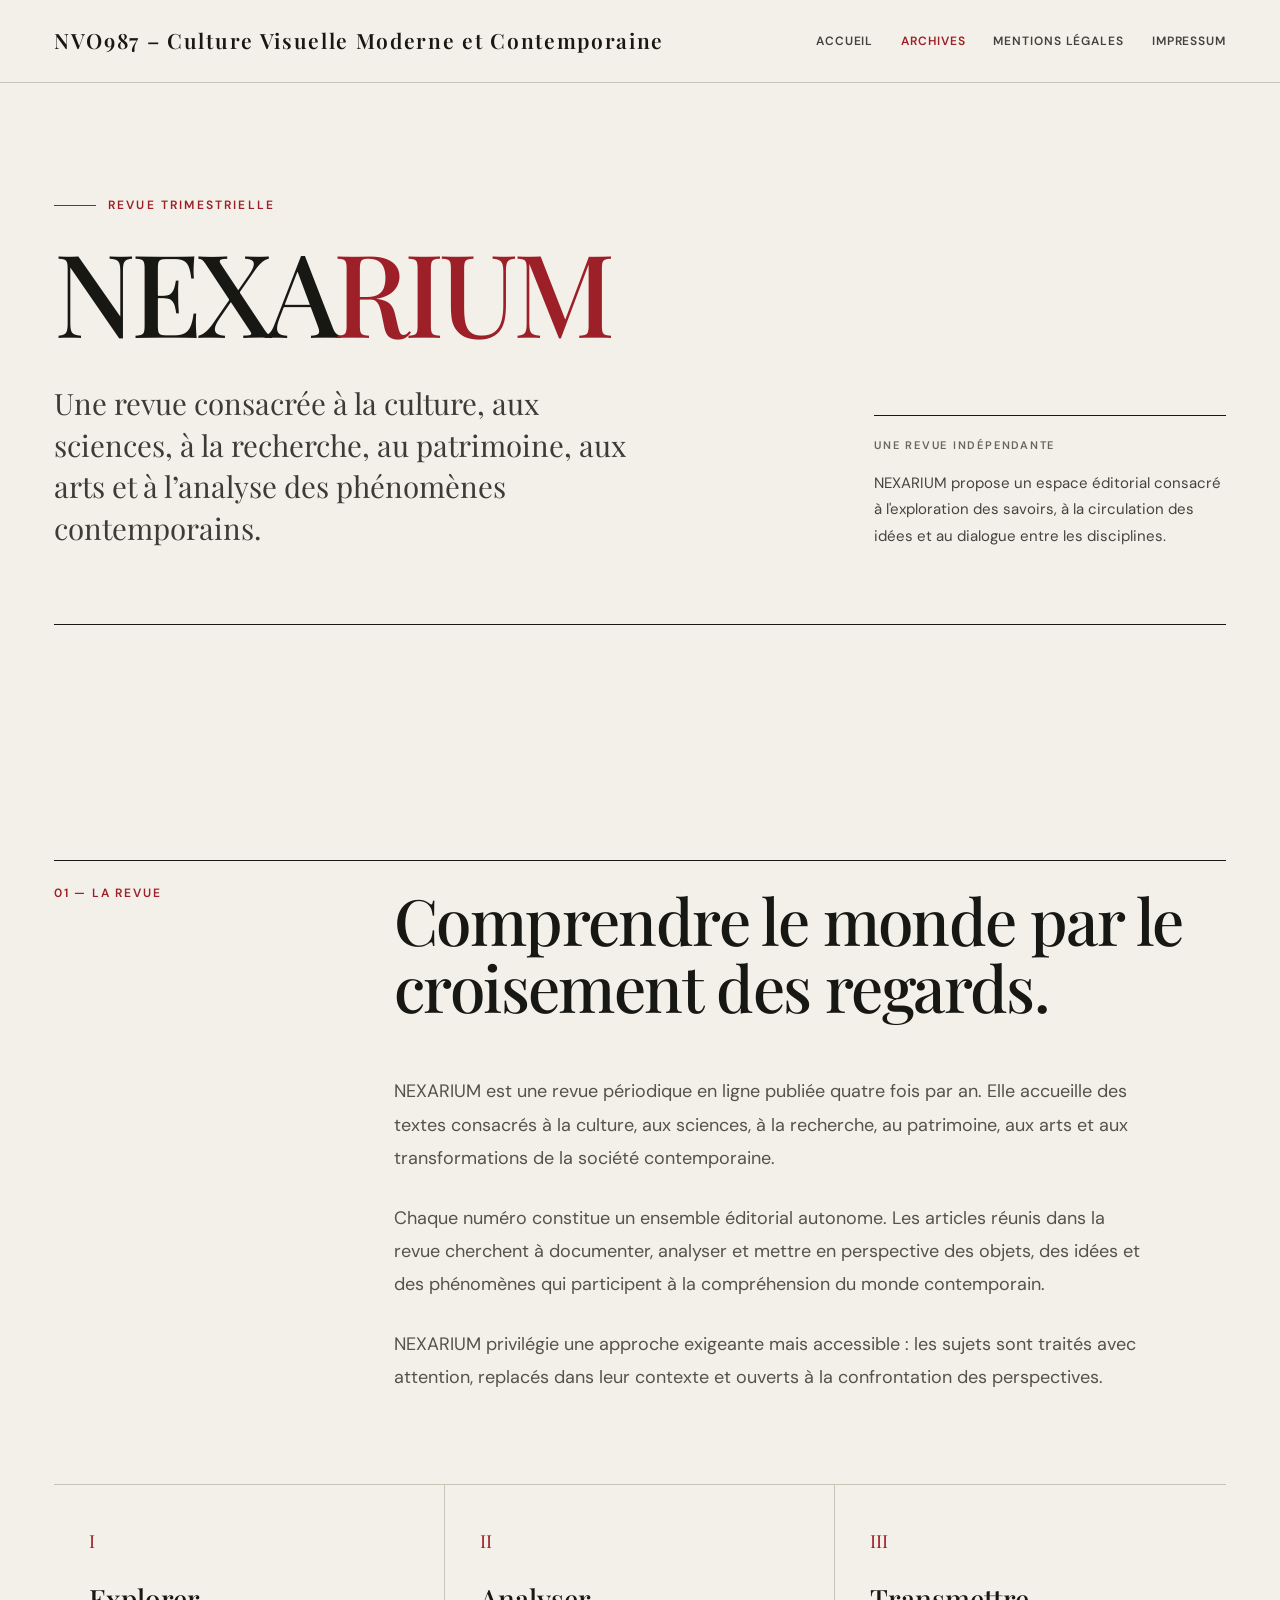
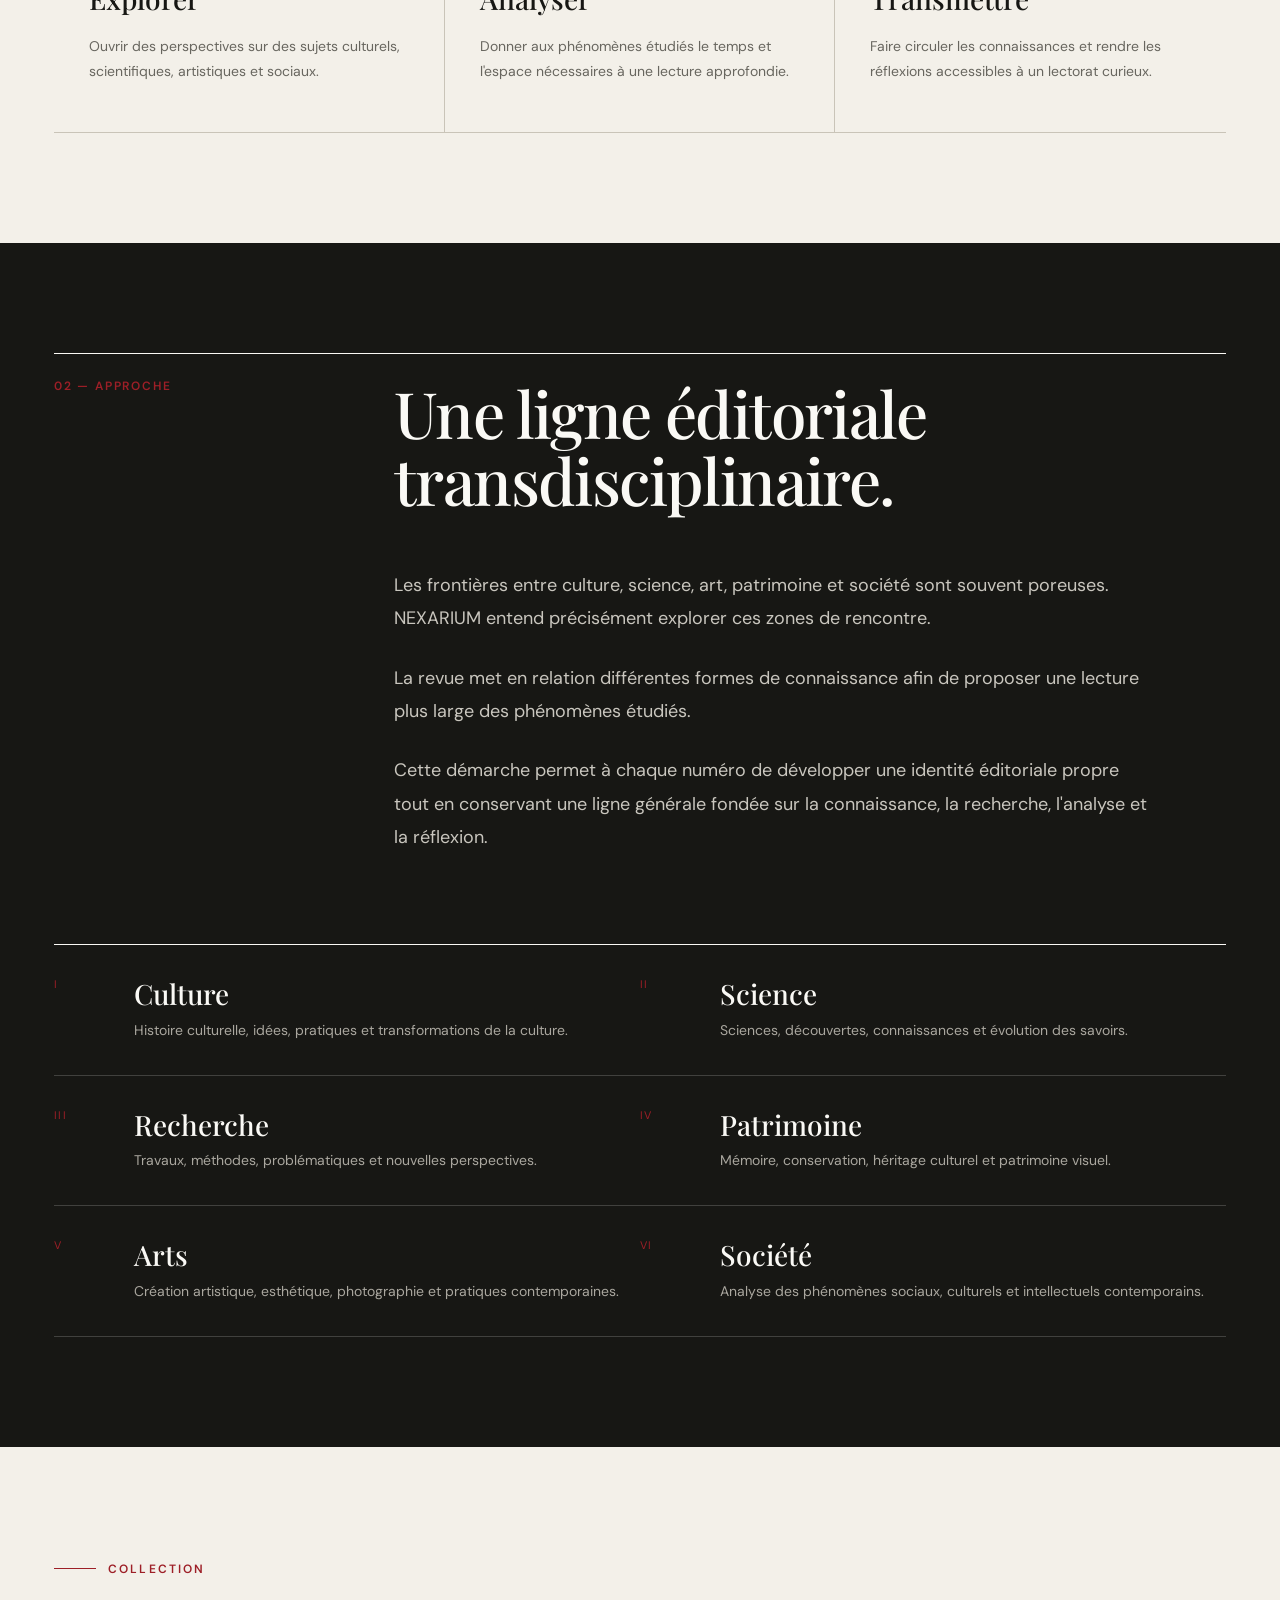
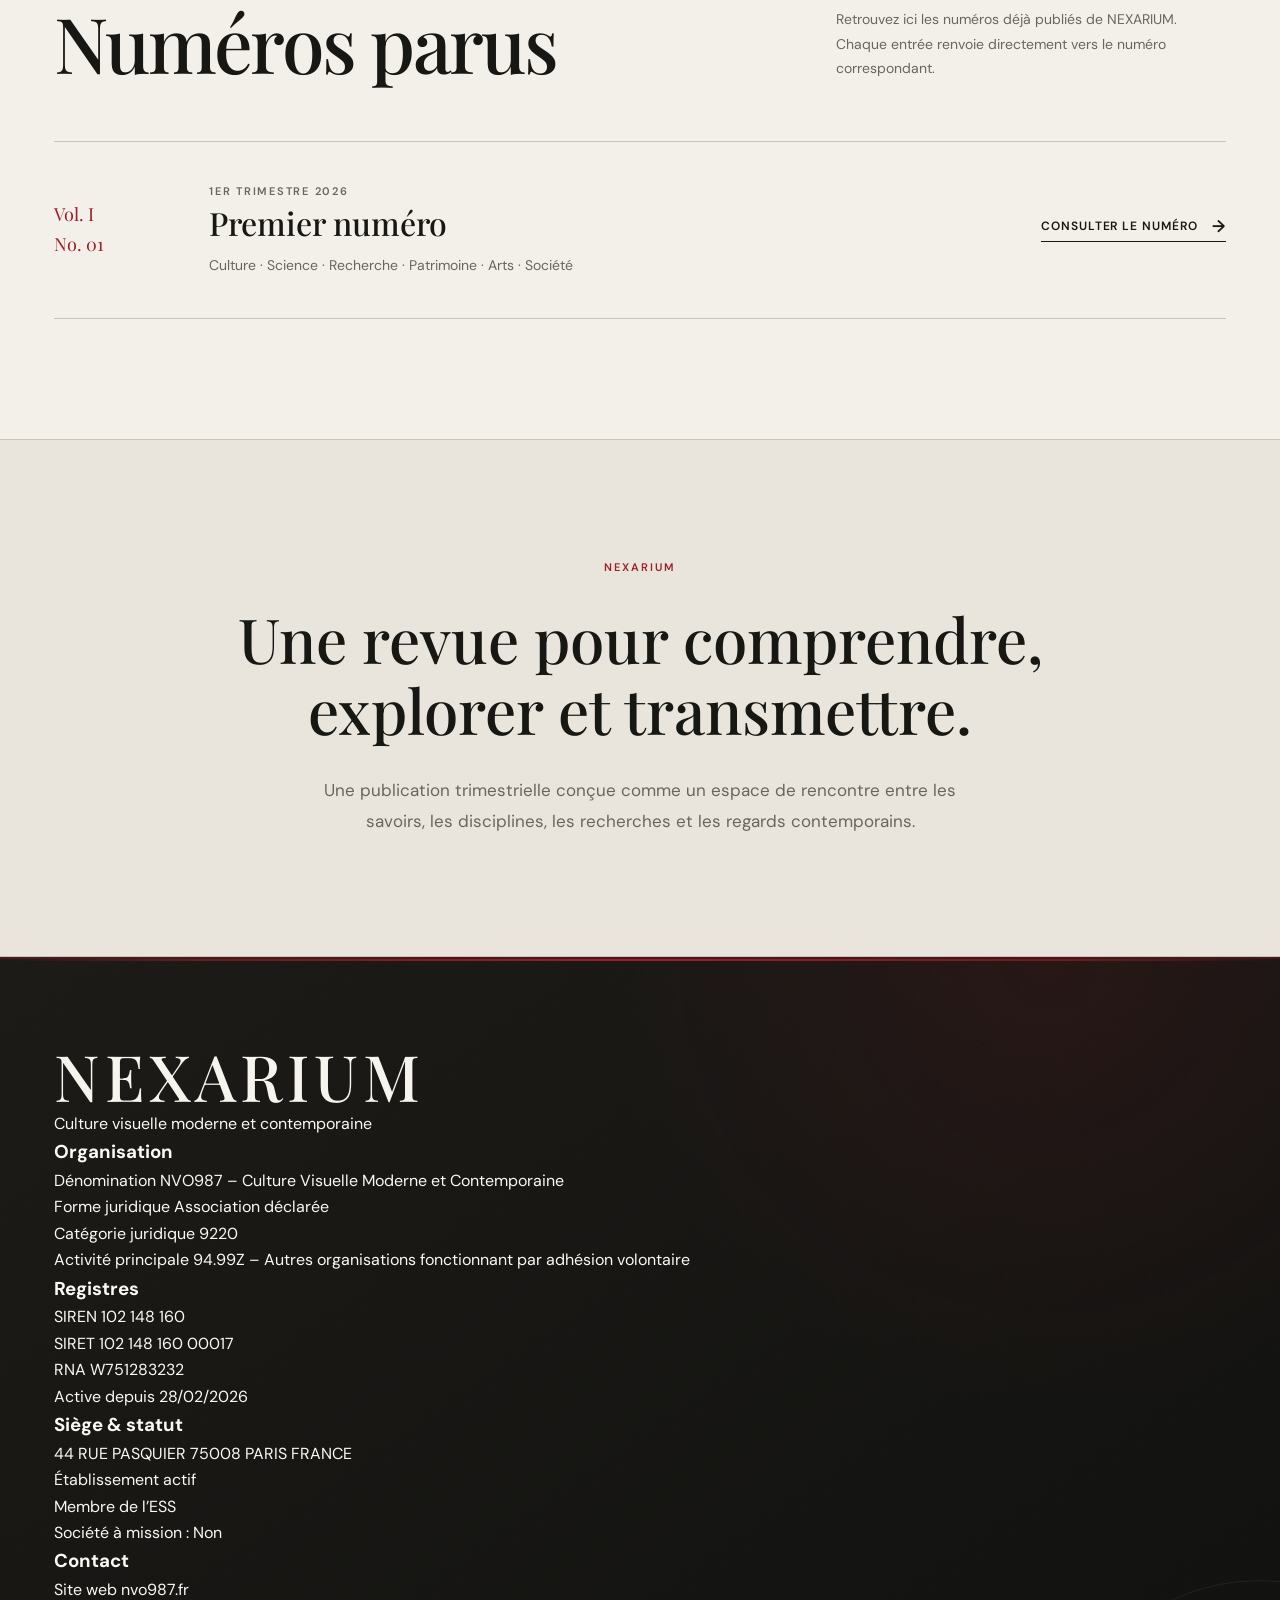
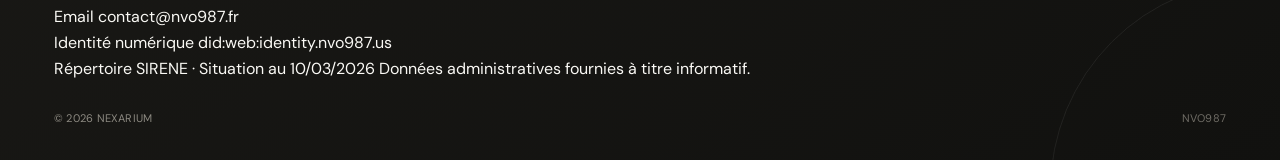
==== index.html @ 0569d6f8 "Refactor footer section with updated content" ====
<!DOCTYPE html>
<html lang="fr">
<head>
    <meta charset="UTF-8">
    <meta name="viewport" content="width=device-width, initial-scale=1.0"">
    <meta http-equiv="X-UA-Compatible" content="IE=edge">

    <title>NEXARIUM — Revue trimestrielle | NVO987 – Culture Visuelle Moderne et Contemporaine</title>

    <meta name="description" content="NEXARIUM est une revue trimestrielle indépendante consacrée à la culture, aux sciences, à la recherche, au patrimoine, aux arts et aux phénomènes contemporains.">
    <meta name="author" content="NEXARIUM">
    <meta name="robots" content="index, follow, max-image-preview:large, max-snippet:-1, max-video-preview:-1">
    <meta name="theme-color" content="#171714">
    <meta name="color-scheme" content="light">

    <!-- DID document -->
<link rel="alternate" type="application/did+json" href="https://identity.nvo987.us/.well-known/did.json">

<!-- DID domain linkage proof -->
<link rel="alternate" type="application/did+ld+json" href="https://identity.nvo987.us/.well-known/did-configuration.json">

<!-- Canonical DID -->
<meta name="did" content="did:web:identity.nvo987.us">

<!-- Identity authority -->
<link rel="me" href="https://identity.nvo987.us">

    <link rel="canonical" href="https://nexarium.nvo987.fr/">
    <link rel="preconnect" href="https://fonts.googleapis.com">
    <link rel="preconnect" href="https://fonts.gstatic.com" crossorigin>
    <link href="https://fonts.googleapis.com/css2?family=DM+Sans:wght@400;500;600&family=Playfair+Display:wght@400;500;600;700&display=swap" rel="stylesheet">
    <link rel="stylesheet" href="/style.css">
    <meta property="og:type" content="website">
    <meta property="og:site_name" content="NEXARIUM">
    <meta property="og:title" content="NEXARIUM — Revue trimestrielle">
    <meta property="og:description" content="Une revue trimestrielle indépendante consacrée à la culture, aux sciences, à la recherche, au patrimoine, aux arts et aux phénomènes contemporains.">
    <meta property="og:url" content="https://nexarium.nvo987.fr/">
    <meta property="og:locale" content="fr_FR">
    <meta property="og:image" content="https://nexarium.nvo987.fr/images/nexarium-og.jpg">
    <meta property="og:image:width" content="1200">
    <meta property="og:image:height" content="630">
    <meta property="og:image:alt" content="NEXARIUM — Revue trimestrielle">
    <link rel="apple-touch-icon" sizes="57x57" href="/apple-icon-57x57.png">
<link rel="apple-touch-icon" sizes="60x60" href="/apple-icon-60x60.png">
<link rel="apple-touch-icon" sizes="72x72" href="/apple-icon-72x72.png">
<link rel="apple-touch-icon" sizes="76x76" href="/apple-icon-76x76.png">
<link rel="apple-touch-icon" sizes="114x114" href="/apple-icon-114x114.png">
<link rel="apple-touch-icon" sizes="120x120" href="/apple-icon-120x120.png">
<link rel="apple-touch-icon" sizes="144x144" href="/apple-icon-144x144.png">
<link rel="apple-touch-icon" sizes="152x152" href="/apple-icon-152x152.png">
<link rel="apple-touch-icon" sizes="180x180" href="/apple-icon-180x180.png">
<link rel="icon" type="image/png" sizes="192x192"  href="/android-icon-192x192.png">
<link rel="icon" type="image/png" sizes="32x32" href="/favicon-32x32.png">
<link rel="icon" type="image/png" sizes="96x96" href="/favicon-96x96.png">
<link rel="icon" type="image/png" sizes="16x16" href="/favicon-16x16.png">
<link rel="manifest" href="/manifest.json">
<meta name="msapplication-TileColor" content="#ffffff">
<meta name="msapplication-TileImage" content="/ms-icon-144x144.png">
<meta name="theme-color" content="#ffffff">

    <meta name="twitter:card" content="summary_large_image">
    <meta name="twitter:title" content="NEXARIUM — Revue trimestrielle">
    <meta name="twitter:description" content="Une revue trimestrielle indépendante consacrée à la culture, aux sciences, à la recherche, au patrimoine, aux arts et aux phénomènes contemporains.">
    <meta name="twitter:image" content="https://nexarium.nvo987.fr/images/nexarium-og.jpg">
    <meta name="twitter:image:alt" content="NEXARIUM — Revue trimestrielle">
<script type="application/ld+json">
{
  "@context": "https://schema.org",
  "@type": "Organization",
  "@id": "https://nvo987.fr/#organization",
  "name": "NVO987 – Culture Visuelle Moderne et Contemporaine",
  "url": "https://nvo987.fr/",
  "sameAs": [
    "https://www.wikidata.org/wiki/Q141086020",
    "https://www.openstreetmap.org/node/1409757849"
  ],
  "address": {
    "@type": "PostalAddress",
    "streetAddress": "44 Rue Pasquier",
    "postalCode": "75008",
    "addressLocality": "Paris",
    "addressCountry": "FR"
  },
  "geo": {
    "@type": "GeoCoordinates",
    "latitude": 48.8748353,
    "longitude": 2.3240104
  }
}
</script>
	
    <script type="application/ld+json">
    {
      "@context": "https://schema.org",
      "@graph": [
        {
       "@type": "Person",
       "@id": "https://nvo987.us#person",
       "name": "Nicholas Van-Orton",
       "jobTitle": "Independent researcher, founder of NVO987 Association",
       "url": "https://nvo987.us",
       "memberOf": {
       "@id": "https://nvo987.fr#organization"
       },
       "identifier": {
       "@type": "PropertyValue",
       "propertyID": "DID Document",
        "value": "https://identity.nvo987.us/.well-known/did.json"
           }, 
            "sameAs": [
            "https://nexarium.us",
             "https://nvo987.us",
             "https://nvo987.eu",
             "https://nvo987.fr",
             "https://nvo987.ai.in",
             "https://did.ai.in",
             "https://kellycode.us",
             "https://identity.ai.in",
	         "https://nvo987.in",
             "https://web3.internet.in", 
             "https://delaunaybook.us", 
             "https://delaunaybook.eu", 
             "https://osf.io/t8bek/", 
             "https://orcid.org/0009-0007-4628-1871",
	         "https://isni.org/isni/0000000529640885",
             "https://www.wikidata.org/wiki/Q137675227",
             "https://www.wikidata.org/wiki/Q140936124",
             "https://www.wikidata.org/wiki/Q140529224",
             "https://www.wikidata.org/wiki/Q140528834",
             "https://www.wikidata.org/wiki/Q137674546", 
             "https://meta.wikimedia.org/wiki/User:NVO987-ASSOCIATION",
	         "https://independent.academia.edu/nvo987",
	         "https://www.linkedin.com/in/nvo987/",
	         "https://profile.hcommons.org/members/nicholasvanorton/",
             "https://www.webofscience.com/wos/author/record/PDY-1682-2025",
             "https://www.researchgate.net/profile/Nicholas-Van-Orton",
             "https://www.lens.org/lens/profile/nicholas-van-orton/",
             "https://openalex.org/authors/A5120949417",
             "https://cv.hal.science/van-orton-nicholas",
             "https://scholar.google.com/citations?user=iRM-GNQAAAAJ&hl",
	         "https://app.ens.domains/nvo987.eth",
             "https://nvo987.eth.limo/",
	         "https://archive.org/details/@nicholas_van-orton",
             "https://bsky.app/profile/nvo987.us",
             "https://gravatar.com/nvo987",
             "https://europepmc.org/authors/0009-0007-4628-1871",
	         "https://github.com/nvo987-art-history",
	         "https://github.com/nvo987",
	          "https://x.com/nvo987",
      "https://instagram.com/nvo987/",
      "https://www.facebook.com/nvo987/",
      "https://www.threads.com/@nvo987",
      "https://www.tiktok.com/@nvo987",
      "https://www.snapchat.com/@art-nvo987",
      "https://mastodon.social/@nvo987",
      "https://mastodon.art/@nvo987",
      "https://pixelfed.social/nvo987",
      "https://misskey.art/@nvo987",
      "https://misskey.design/@nvo987",
      "https://smugcat.moe/@nvo987",
      "https://www.youtube.com/@nvo987-art-history",
      "https://nvo987.substack.com/",
      "https://pinterest.com/nvo987identity/",
      "https://open.spotify.com/user/uti1pape8u8fm5vcoxfq23hdo",
      "https://www.twitch.tv/nvo987/",
      "https://www.reddit.com/user/Grand_Service448/",
      "https://t.me/nvo987",
      "https://wa.me/36702674440", 
	   "https://gitlab.com/nvo987-art-history"
          ]
        },
        {
  "@type": "Organization",
  "@id": "https://nvo987.fr#organization",
  "name": "NVO987 – Culture Visuelle Moderne et Contemporaine Association",
  "alternateName": [
    "NVO987 Association",
    "NVO987 – Culture Visuelle Moderne et Contemporaine"
  ],
  "url": "https://nvo987.fr",
  "foundingDate": "2026",
  "address": {
    "@type": "PostalAddress",
    "streetAddress": "44 Rue Pasquier",
    "postalCode": "75008",
    "addressLocality": "Paris",
    "addressCountry": "FR"
  },
  "founder": {
    "@id": "https://nvo987.us#person"
  }
},
        {
      "@type": "Book",
      "@id": "https://delaunaybook.us/#book-hu-print",
      "name": "A szín mint generatív elv Sonia Delaunay életművében",
      "url": "https://delaunaybook.us",
      "inLanguage": "hu",
      "bookFormat": "https://schema.org/Paperback",
      "author": {
        "@id": "https://nvo987.us#person"
      },
      "publisher": {
        "@id": "https://nvo987.fr#organization"
      },
      "isbn": "978-615-83133-0-8",
      "identifier": {
        "@type": "PropertyValue",
        "propertyID": "DOI",
        "value": "10.17613/y22fc-g0f98"
      },
      "sameAs": [
        "https://doi.org/10.17613/y22fc-g0f98"
      ]
    },

    {
      "@type": "Book",
      "@id": "https://delaunaybook.us/#book-hu-pdf",
      "name": "A szín mint generatív elv Sonia Delaunay életművében (PDF)",
      "url": "https://delaunaybook.us",
      "inLanguage": "hu",
      "bookFormat": "https://schema.org/EBook",
      "author": {
        "@id": "https://nvo987.us#person"
      },
      "publisher": {
        "@id": "https://nvo987.fr#organization"
      },
      "isbn": "978-615-83133-1-5",
      "isPartOf": {
        "@id": "https://delaunaybook.us/#book-hu-print"
      }
    },

    {
      "@type": "Book",
      "@id": "https://delaunaybook.us/#book-hu-epub",
      "name": "A szín mint generatív elv Sonia Delaunay életművében (EPUB)",
      "url": "https://delaunaybook.us",
      "inLanguage": "hu",
      "bookFormat": "https://schema.org/EBook",
      "author": {
        "@id": "https://nvo987.us#person"
      },
      "publisher": {
        "@id": "https://nvo987.fr#organization"
      },
      "isbn": "978-615-83133-2-2",
      "isPartOf": {
        "@id": "https://delaunaybook.us/#book-hu-print"
      }
    },
    {
      "@type": "Book",
      "@id": "https://delaunaybook.us/#book-en-print",
      "name": "Color as a Generative Principle in the Work of Sonia Delaunay",
      "url": "https://delaunaybook.us",
      "inLanguage": "en",
      "bookFormat": "https://schema.org/Paperback",
      "author": {
        "@id": "https://nvo987.us#person"
      },
      "publisher": {
        "@id": "https://nvo987.fr#organization"
      },
      "isbn": "978-615-83133-5-3",
      "identifier": {
        "@type": "PropertyValue",
        "propertyID": "DOI",
        "value": "10.17613/802rd-bjr69"
      },
      "sameAs": [
        "https://doi.org/10.17613/802rd-bjr69"
      ]
    },
    {
      "@type": "Book",
      "@id": "https://delaunaybook.us/#book-en-epub",
      "name": "Color as a Generative Principle in the Work of Sonia Delaunay (EPUB)",
      "url": "https://delaunaybook.us",
      "inLanguage": "en",
      "bookFormat": "https://schema.org/EBook",
      "author": {
        "@id": "https://nvo987.us#person"
      },
      "publisher": {
        "@id": "https://nvo987.fr#organization"
      },
      "isbn": "978-615-83133-6-0",
      "isPartOf": {
        "@id": "https://delaunaybook.us/#book-en-print"
      }
    },
    {
      "@type": "Book",
      "@id": "https://delaunaybook.us/#book-en-pdf",
      "name": "Color as a Generative Principle in the Work of Sonia Delaunay (PDF)",
      "url": "https://delaunaybook.us",
      "inLanguage": "en",
      "bookFormat": "https://schema.org/EBook",
      "author": {
        "@id": "https://nvo987.us#person"
      },
      "publisher": {
        "@id": "https://nvo987.fr#organization"
      },
      "isbn": "9786150260921",
      "isPartOf": {
        "@id": "https://delaunaybook.us/#book-en-print"
      }
    },
    {
      "@type": "Book",
      "@id": "https://doi.org/10.17613/y22fc-g0f98",
      "name": "A szín mint generatív elv Sonia Delaunay életművében",
      "url": "https://doi.org/10.17613/y22fc-g0f98",
      "author": {
        "@id": "https://nvo987.us#person"
      },
      "inLanguage": "hu",
      "identifier": {
        "@type": "PropertyValue",
        "propertyID": "DOI",
        "value": "10.17613/y22fc-g0f98"
      }
    },
    {
      "@type": "Book",
      "@id": "https://doi.org/10.17613/802rd-bjr69",
      "name": "Color as a Generative Principle in the Work of Sonia Delaunay",
      "url": "https://doi.org/10.17613/802rd-bjr69",
      "author": {
        "@id": "https://nvo987.us#person"
      },
      "inLanguage": "en",
      "identifier": {
        "@type": "PropertyValue",
        "propertyID": "DOI",
        "value": "10.17613/802rd-bjr69"
      }
    },
    {
      "@type": "ScholarlyArticle",
      "@id": "https://doi.org/10.2139/ssrn.6007654",
      "name": "Color as a Generative Principle in the Work of Sonia Delaunay",
      "headline": "Color as a Generative Principle in the Work of Sonia Delaunay",
      "image": "https://delaunaybook.us/images/image.png",
      "url": "https://doi.org/10.2139/ssrn.6007654",
      "author": {
        "@id": "https://nvo987.us#person"
      },
      "inLanguage": "en",
      "isBasedOn": {
        "@id": "https://delaunaybook.us/#book-en-print"
      },
      "identifier": {
        "@type": "PropertyValue",
        "propertyID": "DOI",
        "value": "10.2139/ssrn.6007654"
      },
      "sameAs": [
        "https://doi.org/10.2139/ssrn.6007654"
      ]
    },
    {
      "@type": "ScholarlyArticle",
      "@id": "https://doi.org/10.2139/ssrn.6131506",
      "name": "Interdisciplinary Foundation Edition",
      "headline": "Interdisciplinary Foundation Edition",
      "image": "https://delaunaybook.us/images/image.png",
      "url": "https://doi.org/10.2139/ssrn.6131506",
      "author": {
        "@id": "https://nvo987.us#person"
      },
      "inLanguage": "en",
      "isBasedOn": {
        "@id": "https://delaunaybook.us/#book-en-print"
      },
      "identifier": {
        "@type": "PropertyValue",
        "propertyID": "DOI",
        "value": "10.2139/ssrn.6131506"
      },
      "sameAs": [
        "https://doi.org/10.2139/ssrn.6131506"
      ]
    },
    {
      "@type": "CreativeWork",
      "@id": "https://archive.org/details/v-9-1-color-as-a-generative-principle-in-the-work-of-sonia-delaunay",
      "name": "V.9.1 — Color as a Generative Principle in the Work of Sonia Delaunay",
      "url": "https://archive.org/details/v-9-1-color-as-a-generative-principle-in-the-work-of-sonia-delaunay",
      "author": {
        "@id": "https://nvo987.us#person"
      },
      "about": {
        "@type": "Person",
        "name": "Sonia Delaunay"
      },
      "isBasedOn": {
        "@id": "https://delaunaybook.us/#book-en"
      }
    }
  ]
}
    </script>
    
</head> 

<body>

<!-- =====================================================
     HEADER
     ===================================================== -->

<header class="site-header">

    <div class="header-inner">

        <a href="index.html" class="brand">
            <span class="brand-name">NVO987 – Culture Visuelle Moderne et Contemporaine</span> 
        </a>

        <nav class="main-nav">
            <a href="index.html">Accueil</a>
            <a href="archives.html" class="nav-archive">Archives</a>
            <a href="mentions-legales.html">Mentions légales</a>
            <a href="impressum.html">Impressum</a>
        </nav>

    </div>

</header>


<main>

<!-- =====================================================
     HERO
     ===================================================== -->

<section class="hero">

    <div class="hero-grid">

        <div>

            <div class="eyebrow">
                Revue trimestrielle
            </div>

            <h1>
                NEXA<span>RIUM</span>
            </h1>

            <p class="hero-intro">
                Une revue consacrée à la culture, aux sciences,
                à la recherche, au patrimoine, aux arts et à
                l’analyse des phénomènes contemporains.
            </p>

        </div>

        <aside class="hero-side">

            <div class="hero-side-label">
                Une revue indépendante
            </div>

            <p>
                NEXARIUM propose un espace éditorial consacré
                à l'exploration des savoirs, à la circulation
                des idées et au dialogue entre les disciplines.
            </p>

        </aside>

    </div>

    <div class="hero-rule"></div>

</section>


<!-- =====================================================
     PRÉSENTATION
     ===================================================== -->

<section class="section">

    <div class="section-heading">

        <div class="section-number">
            01 — LA REVUE
        </div>

        <h2 class="section-title">
            Comprendre le monde
            par le croisement
            des regards.
        </h2>

    </div>

    <div class="section-content">

        <p>
            NEXARIUM est une revue périodique en ligne publiée
            quatre fois par an. Elle accueille des textes consacrés
            à la culture, aux sciences, à la recherche, au patrimoine,
            aux arts et aux transformations de la société contemporaine.
        </p>

        <br>

        <p>
            Chaque numéro constitue un ensemble éditorial autonome.
            Les articles réunis dans la revue cherchent à documenter,
            analyser et mettre en perspective des objets, des idées
            et des phénomènes qui participent à la compréhension
            du monde contemporain.
        </p>

        <br>

        <p>
            NEXARIUM privilégie une approche exigeante mais accessible :
            les sujets sont traités avec attention, replacés dans leur
            contexte et ouverts à la confrontation des perspectives.
        </p>

    </div>


    <div class="principles">

        <article class="principle">

            <div class="principle-number">I</div>

            <h3>Explorer</h3>

            <p>
                Ouvrir des perspectives sur des sujets culturels,
                scientifiques, artistiques et sociaux.
            </p>

        </article>


        <article class="principle">

            <div class="principle-number">II</div>

            <h3>Analyser</h3>

            <p>
                Donner aux phénomènes étudiés le temps et l'espace
                nécessaires à une lecture approfondie.
            </p>

        </article>


        <article class="principle">

            <div class="principle-number">III</div>

            <h3>Transmettre</h3>

            <p>
                Faire circuler les connaissances et rendre les
                réflexions accessibles à un lectorat curieux.
            </p>

        </article>

    </div>

</section>


<!-- =====================================================
     APPROCHE
     ===================================================== -->

<section class="section-dark">

    <div class="section-dark-inner">

        <div class="section-heading">

            <div class="section-number">
                02 — APPROCHE
            </div>

            <h2 class="section-title">
                Une ligne éditoriale
                transdisciplinaire.
            </h2>

        </div>


        <div class="section-content">

            <p>
                Les frontières entre culture, science, art,
                patrimoine et société sont souvent poreuses.
                NEXARIUM entend précisément explorer ces zones
                de rencontre.
            </p>

            <br>

            <p>
                La revue met en relation différentes formes
                de connaissance afin de proposer une lecture
                plus large des phénomènes étudiés.
            </p>

            <br>

            <p>
                Cette démarche permet à chaque numéro de développer
                une identité éditoriale propre tout en conservant
                une ligne générale fondée sur la connaissance,
                la recherche, l'analyse et la réflexion.
            </p>

        </div>


        <div class="domains">

            <article class="domain">

                <div class="domain-index">I</div>

                <div>
                    <h3>Culture</h3>
                    <p>
                        Histoire culturelle, idées, pratiques
                        et transformations de la culture.
                    </p>
                </div>

            </article>


            <article class="domain">

                <div class="domain-index">II</div>

                <div>
                    <h3>Science</h3>
                    <p>
                        Sciences, découvertes, connaissances
                        et évolution des savoirs.
                    </p>
                </div>

            </article>


            <article class="domain">

                <div class="domain-index">III</div>

                <div>
                    <h3>Recherche</h3>
                    <p>
                        Travaux, méthodes, problématiques
                        et nouvelles perspectives.
                    </p>
                </div>

            </article>


            <article class="domain">

                <div class="domain-index">IV</div>

                <div>
                    <h3>Patrimoine</h3>
                    <p>
                        Mémoire, conservation, héritage culturel
                        et patrimoine visuel.
                    </p>
                </div>

            </article>


            <article class="domain">

                <div class="domain-index">V</div>

                <div>
                    <h3>Arts</h3>
                    <p>
                        Création artistique, esthétique,
                        photographie et pratiques contemporaines.
                    </p>
                </div>

            </article>


            <article class="domain">

                <div class="domain-index">VI</div>

                <div>
                    <h3>Société</h3>
                    <p>
                        Analyse des phénomènes sociaux,
                        culturels et intellectuels contemporains.
                    </p>
                </div>

            </article>

        </div>

    </div>

</section>


<!-- =====================================================
     NUMÉROS PARUS
     ===================================================== -->

<section id="numeros">

    <div class="issues-header">

        <div>

            <div class="eyebrow">
                Collection
            </div>

            <h2>
                Numéros parus
            </h2>

        </div>

        <p>
            Retrouvez ici les numéros déjà publiés de NEXARIUM.
            Chaque entrée renvoie directement vers le numéro
            correspondant.
        </p>

    </div>


    <div class="issues">

        <!-- NUMÉRO 01 -->

        <article class="issue">

            <div class="issue-number">
                Vol. I<br>
                No. 01
            </div>

            <div class="issue-info">

                <div class="date">
                    1er trimestre 2026
                </div>

                <h3>
                    Premier numéro
                </h3>

                <p>
                    Culture · Science · Recherche · Patrimoine ·
                    Arts · Société
                </p>

            </div>

            <a
                class="issue-link"
                href="/dokuments/nvo987-numero-01.pdf"
            >
                Consulter le numéro
            </a>

        </article>


        <!--
        ==================================================
        AJOUTER LES PROCHAINS NUMÉROS ICI

        <article class="issue">

            <div class="issue-number">
                Vol. I<br>
                No. 02
            </div>

            <div class="issue-info">

                <div class="date">
                    2e trimestre 2026
                </div>

                <h3>
                    Titre du numéro
                </h3>

                <p>
                    Description courte du numéro.
                </p>

            </div>

            <a
                class="issue-link"
                href="numero-02.html"
            >
                Consulter le numéro
            </a>

        </article>
        ==================================================
        -->

    </div>

</section>


<!-- =====================================================
     CONCLUSION
     ===================================================== -->

<section class="closing">

    <div class="closing-inner">

        <div class="closing-label">
            NEXARIUM
        </div>

        <h2>
            Une revue pour comprendre,
            explorer et transmettre.
        </h2>

        <p>
            Une publication trimestrielle conçue comme un espace
            de rencontre entre les savoirs, les disciplines,
            les recherches et les regards contemporains.
        </p>

    </div>

</section>

</main>


<!-- =====================================================
     FOOTER
     ===================================================== -->
	<footer>
<footer class="site-footer">

    <div class="footer-inner">

        <!-- HEADER -->
        <div class="footer-header">

            <div class="footer-brand">
                NEXARIUM
            </div>

            <div class="footer-organization">
                Culture visuelle moderne et contemporaine
            </div>

        </div>


        <!-- MAIN INFORMATION -->
        <div class="footer-grid">

            <!-- ORGANISATION -->
            <div class="footer-column">

                <h3>Organisation</h3>

                <div class="footer-item">
                    <span class="footer-label">
                        Dénomination
                    </span>

                    <span class="footer-value">
                        NVO987 – Culture Visuelle Moderne et Contemporaine
                    </span>
                </div>

                <div class="footer-item">
                    <span class="footer-label">
                        Forme juridique
                    </span>

                    <span class="footer-value">
                        Association déclarée
                    </span>
                </div>

                <div class="footer-item">
                    <span class="footer-label">
                        Catégorie juridique
                    </span>

                    <span class="footer-value">
                        9220
                    </span>
                </div>

                <div class="footer-item">
                    <span class="footer-label">
                        Activité principale
                    </span>

                    <span class="footer-value">
                        94.99Z – Autres organisations fonctionnant
                        par adhésion volontaire
                    </span>
                </div>

            </div>


            <!-- REGISTRES -->
            <div class="footer-column">

                <h3>Registres</h3>

                <div class="footer-item">
                    <span class="footer-label">
                        SIREN
                    </span>

                    <span class="footer-value footer-mono">
                        102 148 160
                    </span>
                </div>

                <div class="footer-item">
                    <span class="footer-label">
                        SIRET
                    </span>

                    <span class="footer-value footer-mono">
                        102 148 160 00017
                    </span>
                </div>

                <div class="footer-item">
                    <span class="footer-label">
                        RNA
                    </span>

                    <span class="footer-value footer-mono">
                        W751283232
                    </span>
                </div>

                <div class="footer-item">
                    <span class="footer-label">
                        Active depuis
                    </span>

                    <span class="footer-value">
                        28/02/2026
                    </span>
                </div>

            </div>


            <!-- SIÈGE & STATUT -->
            <div class="footer-column">

                <h3>Siège & statut</h3>

                <div class="footer-address">

                    <span>
                        44 RUE PASQUIER
                    </span>

                    <span>
                        75008 PARIS
                    </span>

                    <span>
                        FRANCE
                    </span>

                </div>

                <div class="footer-status">

                    <div class="status-item">
                        <span class="status-dot"></span>

                        <span>
                            Établissement actif
                        </span>
                    </div>

                    <div class="status-item">
                        <span class="status-dot"></span>

                        <span>
                            Membre de l’ESS
                        </span>
                    </div>

                    <div class="status-item">
                        <span class="status-neutral"></span>

                        <span>
                            Société à mission : Non
                        </span>
                    </div>

                </div>

            </div>


            <!-- CONTACT -->
            <div class="footer-column">

                <h3>Contact</h3>

                <div class="footer-item">

                    <span class="footer-label">
                        Site web
                    </span>

                    <a
                        href="https://nvo987.fr"
                        target="_blank"
                        rel="noopener noreferrer"
                    >
                        nvo987.fr
                    </a>

                </div>

                <div class="footer-item">

                    <span class="footer-label">
                        Email
                    </span>

                    <a href="mailto:contact@nvo987.fr">
                        contact@nvo987.fr
                    </a>

                </div>

                <div class="footer-item">

                    <span class="footer-label">
                        Identité numérique
                    </span>

                    <a
                        href="https://identity.nvo987.us"
                        target="_blank"
                        rel="noopener noreferrer"
                    >
                        did:web:identity.nvo987.us
                    </a>

                </div>

            </div>

        </div>


        <!-- ADMINISTRATIVE NOTE -->
        <div class="footer-legal">

            <span>
                Répertoire SIRENE · Situation au 10/03/2026
            </span>

            <span>
                Données administratives fournies à titre informatif.
            </span>

        </div>


        <!-- BOTTOM -->
        <div class="footer-bottom">

            <span>
                © 2026 NEXARIUM
            </span>

            <span>
                NVO987
            </span>

        </div>

    </div>

	</footer>

</body>
  </html>
---- style.css ----
/* =========================================================
   NEXARIUM — STYLE.CSS
   Editorial / Contemporary Journal
   Fully Responsive — Desktop / Tablet / Mobile
   ========================================================= */

@import url('https://fonts.googleapis.com/css2?family=DM+Sans:wght@400;500;600&family=Playfair+Display:wght@400;500;600;700&display=swap');


/* =========================================================
   VARIABLES
   ========================================================= */

:root {
    --paper: #f3f0e9;
    --paper-soft: #e9e5dc;

    --ink: #171714;
    --ink-soft: #3d3b36;

    --muted: #68665f;
    --line: #c9c4b8;

    --accent: #9d1f27;
    --accent-dark: #77171d;

    --white: #faf9f5;

    --footer-line: rgba(255, 255, 255, .14);
    --footer-muted: #aaa79f;
    --footer-soft: #d8d4cc;

    --max-width: 1240px;

    --page-x: 34px;

    --section-y: 110px;

    --serif: "Playfair Display", Georgia, serif;
    --sans: "DM Sans", Arial, sans-serif;
}


/* =========================================================
   RESET
   ========================================================= */

*,
*::before,
*::after {
    box-sizing: border-box;
    margin: 0;
    padding: 0;
}

html {
    scroll-behavior: smooth;
    overflow-x: hidden;
}

body {
    min-width: 320px;
    width: 100%;
    overflow-x: hidden;

    background: var(--paper);
    color: var(--ink);

    font-family: var(--sans);
    font-size: 16px;
    line-height: 1.65;

    -webkit-font-smoothing: antialiased;
    -moz-osx-font-smoothing: grayscale;
}

img,
svg,
video {
    display: block;
    max-width: 100%;
}

button,
input,
textarea,
select {
    font: inherit;
}

button {
    cursor: pointer;
}

a {
    color: inherit;
    text-decoration: none;
}

p,
h1,
h2,
h3,
h4 {
    overflow-wrap: break-word;
}

::selection {
    background: var(--accent);
    color: var(--white);
}


/* =========================================================
   ACCESSIBILITY
   ========================================================= */

:focus-visible {
    outline: 2px solid var(--accent);
    outline-offset: 4px;
}


/* =========================================================
   SITE HEADER
   ========================================================= */

.site-header {
    position: relative;
    z-index: 100;

    width: 100%;

    background: rgba(243, 240, 233, .98);

    border-bottom: 1px solid var(--line);
}

.header-inner {
    width: min(100%, var(--max-width));

    min-height: 82px;

    margin-inline: auto;
    padding-inline: var(--page-x);

    display: flex;
    align-items: center;
    justify-content: space-between;

    gap: 40px;
}


/* =========================================================
   BRAND
   ========================================================= */

.brand {
    min-width: 0;

    display: inline-flex;
    align-items: center;

    gap: 16px;

    flex: 0 1 auto;
}

.brand-mark {
    width: 34px;
    height: 34px;

    flex: 0 0 34px;

    display: grid;
    place-items: center;

    border: 2px solid var(--ink);

    font-family: var(--serif);
    font-size: 15px;
    font-weight: 700;
}

.brand-name {
    min-width: 0;

    font-family: var(--serif);
    font-size: 21px;
    line-height: 1.1;

    font-weight: 600;
    letter-spacing: .08em;

    white-space: nowrap;
}


/* =========================================================
   MAIN NAVIGATION
   ========================================================= */

.main-nav {
    display: flex;
    align-items: center;
    justify-content: flex-end;

    gap: 28px;

    flex: 0 0 auto;
}

.main-nav a {
    position: relative;

    display: inline-flex;
    align-items: center;

    padding: 8px 0;

    color: #42413c;

    font-size: 12px;
    line-height: 1.2;
    font-weight: 600;

    letter-spacing: .075em;
    text-transform: uppercase;

    white-space: nowrap;

    transition:
        color .2s ease,
        opacity .2s ease;
}

.main-nav a::after {
    content: "";

    position: absolute;
    left: 0;
    bottom: 2px;

    width: 0;
    height: 1px;

    background: var(--accent);

    transition: width .2s ease;
}

.main-nav a:hover {
    color: var(--accent);
}

.main-nav a:hover::after {
    width: 100%;
}

.main-nav .nav-archive {
    color: var(--accent) !important;
}


/* =========================================================
   HERO
   ========================================================= */

.hero {
    width: min(100%, var(--max-width));

    margin-inline: auto;

    padding: 115px var(--page-x) 125px;
}

.hero-grid {
    display: grid;

    grid-template-columns:
        minmax(0, 1.35fr)
        minmax(260px, .65fr);

    gap: 90px;

    align-items: end;
}

.eyebrow {
    display: flex;
    align-items: center;

    gap: 12px;

    margin-bottom: 28px;

    color: var(--accent);

    font-size: 12px;
    line-height: 1.2;
    font-weight: 600;

    letter-spacing: .18em;
    text-transform: uppercase;
}

.eyebrow::before {
    content: "";

    width: 42px;
    height: 1px;

    flex: 0 0 42px;

    background: var(--accent);
}

.hero h1 {
    max-width: 850px;

    font-family: var(--serif);

    font-size: clamp(62px, 9vw, 128px);
    line-height: .88;

    font-weight: 500;
    letter-spacing: -.045em;
}

.hero h1 span {
    color: var(--accent);
}

.hero-intro {
    max-width: 600px;

    margin-top: 40px;

    color: var(--ink-soft);

    font-family: var(--serif);

    font-size: clamp(21px, 2.3vw, 30px);
    line-height: 1.42;
}

.hero-side {
    padding-top: 22px;

    border-top: 1px solid var(--ink);
}

.hero-side-label {
    margin-bottom: 18px;

    color: var(--muted);

    font-size: 11px;
    line-height: 1.3;
    font-weight: 600;

    letter-spacing: .16em;
    text-transform: uppercase;
}

.hero-side p {
    color: #45433e;

    font-size: 15px;
    line-height: 1.75;
}

.hero-rule {
    width: 100%;
    height: 1px;

    margin-top: 75px;

    background: var(--ink);
}


/* =========================================================
   GENERAL SECTIONS
   ========================================================= */

.section {
    width: min(100%, var(--max-width));

    margin-inline: auto;

    padding: var(--section-y) var(--page-x);
}

.section-dark {
    width: 100%;

    background: var(--ink);
    color: var(--white);
}

.section-dark-inner {
    width: min(100%, var(--max-width));

    margin-inline: auto;

    padding: var(--section-y) var(--page-x);
}

.section-heading {
    display: grid;

    grid-template-columns: 270px minmax(0, 1fr);

    gap: 70px;

    padding-top: 25px;

    border-top: 1px solid currentColor;
}

.section-number {
    color: var(--accent);

    font-size: 12px;
    line-height: 1.3;
    font-weight: 600;

    letter-spacing: .15em;
}

.section-title {
    max-width: 900px;

    font-family: var(--serif);

    font-size: clamp(38px, 5vw, 66px);
    line-height: 1.05;

    font-weight: 500;
    letter-spacing: -.025em;
}

.section-content {
    max-width: 760px;

    margin-top: 55px;
    margin-left: 340px;
}

.section-content p {
    color: #55524b;

    font-size: 18px;
    line-height: 1.85;
}

.section-dark .section-content p {
    color: #c9c6be;
}


/* =========================================================
   PRINCIPLES
   ========================================================= */

.principles {
    display: grid;

    grid-template-columns: repeat(3, minmax(0, 1fr));

    margin-top: 90px;

    border-top: 1px solid var(--line);
    border-bottom: 1px solid var(--line);
}

.principle {
    padding: 42px 35px 48px;

    border-right: 1px solid var(--line);
}

.principle:last-child {
    border-right: 0;
}

.principle-number {
    margin-bottom: 25px;

    color: var(--accent);

    font-family: var(--serif);
    font-size: 18px;
}

.principle h3 {
    margin-bottom: 18px;

    font-family: var(--serif);

    font-size: 28px;
    line-height: 1.2;

    font-weight: 500;
}

.principle p {
    color: var(--muted);

    font-size: 14px;
    line-height: 1.8;
}


/* =========================================================
   DOMAINS
   ========================================================= */

.domains {
    display: grid;

    grid-template-columns: repeat(2, minmax(0, 1fr));

    margin-top: 90px;

    border-top: 1px solid currentColor;
}

.domain {
    min-width: 0;

    display: flex;

    gap: 35px;

    padding: 32px 0;

    border-bottom: 1px solid rgba(255, 255, 255, .18);
}

.domain-index {
    min-width: 45px;

    color: var(--accent);

    font-size: 11px;
    line-height: 1.4;

    letter-spacing: .12em;
}

.domain h3 {
    margin-bottom: 8px;

    font-family: var(--serif);

    font-size: 28px;
    line-height: 1.2;

    font-weight: 500;
}

.domain p {
    color: #aaa79f;

    font-size: 14px;
    line-height: 1.7;
}


/* =========================================================
   ISSUES HEADER
   ========================================================= */

.issues-header {
    width: min(100%, var(--max-width));

    margin-inline: auto;

    padding: 115px var(--page-x) 60px;

    display: flex;
    align-items: flex-end;
    justify-content: space-between;

    gap: 50px;
}

.issues-header h2 {
    font-family: var(--serif);

    font-size: clamp(45px, 6vw, 78px);
    line-height: 1;

    font-weight: 500;
    letter-spacing: -.035em;
}

.issues-header p {
    max-width: 390px;

    color: var(--muted);

    font-size: 14px;
    line-height: 1.75;
}


/* =========================================================
   ISSUES
   ========================================================= */

.issues {
    width: min(100%, var(--max-width));

    margin-inline: auto;

    padding: 0 var(--page-x) 120px;
}

.issue {
    min-width: 0;

    display: grid;

    grid-template-columns:
        110px
        minmax(0, 1fr)
        180px;

    gap: 45px;

    align-items: center;

    padding: 42px 0;

    border-top: 1px solid var(--line);

    transition:
        padding .25s ease,
        background .25s ease;
}

.issue:last-child {
    border-bottom: 1px solid var(--line);
}

.issue:hover {
    padding-inline: 18px;

    background: rgba(157, 31, 39, .035);
}

.issue-number {
    color: var(--accent);

    font-family: var(--serif);
    font-size: 18px;
}

.issue-info {
    min-width: 0;
}

.issue-info .date {
    margin-bottom: 7px;

    color: var(--muted);

    font-size: 11px;
    line-height: 1.3;
    font-weight: 600;

    letter-spacing: .16em;
    text-transform: uppercase;
}

.issue-info h3 {
    font-family: var(--serif);

    font-size: 32px;
    line-height: 1.15;

    font-weight: 500;
}

.issue-info p {
    max-width: 650px;

    margin-top: 12px;

    color: var(--muted);

    font-size: 14px;
    line-height: 1.6;
}

.issue-link {
    justify-self: end;

    display: inline-flex;
    align-items: center;

    gap: 14px;

    padding-bottom: 6px;

    border-bottom: 1px solid var(--ink);

    font-size: 12px;
    line-height: 1.3;
    font-weight: 600;

    letter-spacing: .08em;
    text-transform: uppercase;

    white-space: nowrap;

    transition:
        color .2s ease,
        border-color .2s ease;
}

.issue-link::after {
    content: "→";

    font-size: 17px;
    line-height: 1;
}

.issue-link:hover {
    color: var(--accent);

    border-color: var(--accent);
}


/* =========================================================
   CLOSING
   ========================================================= */

.closing {
    width: 100%;

    background: var(--paper-soft);

    border-top: 1px solid var(--line);
    border-bottom: 1px solid var(--line);
}

.closing-inner {
    width: min(100%, 920px);

    margin-inline: auto;

    padding: 120px var(--page-x);

    text-align: center;
}

.closing-label {
    margin-bottom: 28px;

    color: var(--accent);

    font-size: 11px;
    line-height: 1.3;
    font-weight: 600;

    letter-spacing: .18em;
    text-transform: uppercase;
}

.closing h2 {
    font-family: var(--serif);

    font-size: clamp(38px, 5vw, 62px);
    line-height: 1.15;

    font-weight: 500;
}

.closing p {
    max-width: 650px;

    margin: 30px auto 0;

    color: var(--muted);

    font-size: 17px;
    line-height: 1.8;
}


/* =========================================================
   FOOTER
   ========================================================= */

footer {
    position: relative;

    width: 100%;

    overflow: hidden;
    isolation: isolate;

    background:
        radial-gradient(
            circle at 82% 0%,
            rgba(157, 31, 39, .12) 0%,
            rgba(157, 31, 39, 0) 34%
        ),
        linear-gradient(
            145deg,
            #1c1b18 0%,
            #11110f 100%
        );

    color: var(--white);

    border-top: 1px solid rgba(157, 31, 39, .38);
}

footer::before {
    content: "";

    position: absolute;
    top: 0;
    left: 0;

    width: 100%;
    height: 2px;

    background:
        linear-gradient(
            90deg,
            transparent 0%,
            rgba(157, 31, 39, .55) 15%,
            var(--accent) 50%,
            rgba(157, 31, 39, .55) 85%,
            transparent 100%
        );

    pointer-events: none;
}

footer::after {
    content: "";

    position: absolute;

    width: 420px;
    height: 420px;

    right: -190px;
    bottom: -240px;

    border: 1px solid rgba(255, 255, 255, .035);

    border-radius: 50%;

    pointer-events: none;
}


/* =========================================================
   FOOTER INNER
   ========================================================= */

.footer-inner {
    position: relative;
    z-index: 1;

    width: min(100%, var(--max-width));

    margin-inline: auto;

    padding: 88px var(--page-x) 32px;
}


/* =========================================================
   FOOTER TOP
   ========================================================= */

.footer-top {
    display: grid;

    grid-template-columns:
        minmax(0, 1fr)
        minmax(280px, .55fr);

    gap: 90px;

    padding-bottom: 62px;

    border-bottom: 1px solid var(--footer-line);
}


/* =========================================================
   FOOTER BRAND
   ========================================================= */

.footer-brand {
    display: inline-block;

    color: #f7f4ed;

    font-family: var(--serif);

    font-size: clamp(42px, 5vw, 66px);
    line-height: .92;

    font-weight: 500;
    letter-spacing: .075em;

    transition: color .25s ease;
}

.footer-brand:hover {
    color: #ffffff;
}

.footer-description {
    max-width: 570px;

    margin-top: 27px;

    color: var(--footer-muted);

    font-size: 15px;
    line-height: 1.9;

    letter-spacing: .005em;
}


/* =========================================================
   FOOTER NAV
   ========================================================= */

.footer-nav {
    min-width: 0;

    display: grid;

    grid-template-columns: repeat(2, minmax(0, 1fr));

    align-content: start;

    gap: 0 38px;

    padding-top: 5px;
}

.footer-nav::before {
    content: "EXPLORE";

    grid-column: 1 / -1;

    margin-bottom: 18px;

    color: var(--accent);

    font-size: 10px;
    line-height: 1.3;
    font-weight: 600;

    letter-spacing: .18em;
    text-transform: uppercase;
}

.footer-nav a {
    position: relative;

    min-height: 46px;

    display: flex;
    align-items: center;

    padding: 10px 0;

    color: #d2cec5;

    border-bottom: 1px solid rgba(255, 255, 255, .09);

    font-size: 13px;
    line-height: 1.4;
    font-weight: 500;

    letter-spacing: .035em;

    transition:
        color .25s ease,
        padding-left .25s ease,
        border-color .25s ease;
}

.footer-nav a::after {
    content: "↗";

    margin-left: auto;

    color: var(--accent);

    font-size: 14px;

    opacity: 0;
    transform: translateX(-5px);

    transition:
        opacity .25s ease,
        transform .25s ease;
}

.footer-nav a:hover {
    padding-left: 5px;

    color: #ffffff;

    border-color: rgba(157, 31, 39, .55);
}

.footer-nav a:hover::after {
    opacity: 1;
    transform: translateX(0);
}


/* =========================================================
   FOOTER CONTACT
   ========================================================= */

footer .contact,
footer .footer-contact {
    position: relative;

    display: flex;
    flex-direction: column;

    gap: 9px;

    margin-top: 34px;
    padding-left: 18px;

    border-left: 2px solid rgba(157, 31, 39, .65);

    color: var(--footer-soft);

    font-size: 14px;
    line-height: 1.75;
}

footer .contact::before,
footer .footer-contact::before {
    content: "CONTACT";

    display: block;

    margin-bottom: 4px;

    color: var(--accent);

    font-size: 10px;
    line-height: 1.3;
    font-weight: 600;

    letter-spacing: .18em;
    text-transform: uppercase;
}

footer .contact-title,
footer .footer-contact-title {
    display: none;
}

footer .contact a,
footer .footer-contact a {
    width: fit-content;

    color: #c6c2b9;

    transition:
        color .2s ease,
        transform .2s ease;
}

footer .contact a:hover,
footer .footer-contact a:hover {
    color: #ffffff;

    transform: translateX(3px);
}


/* =========================================================
   FOOTER SAFETY
   ========================================================= */

footer a,
footer p,
footer span {
    overflow-wrap: anywhere;
}

footer a {
    word-break: break-word;
}


/* =========================================================
   FOOTER BOTTOM
   ========================================================= */

.footer-bottom {
    display: flex;
    align-items: flex-end;
    justify-content: space-between;

    gap: 30px;

    padding-top: 26px;

    color: #8c8981;

    font-size: 11px;
    line-height: 1.7;

    letter-spacing: .02em;
}

.footer-bottom span {
    display: block;
}

.footer-bottom span:last-child {
    color: #6f6c65;
    text-align: right;
}


/* =========================================================
   LARGE TABLET
   1100px
   ========================================================= */

@media (max-width: 1100px) {

    :root {
        --page-x: 28px;
    }

    .header-inner {
        gap: 25px;
    }

    .main-nav {
        gap: 20px;
    }

    .main-nav a {
        font-size: 11px;
    }

    .hero-grid {
        gap: 60px;
    }

    .section-heading {
        grid-template-columns: 220px minmax(0, 1fr);
        gap: 45px;
    }

    .section-content {
        margin-left: 265px;
    }

    .issue {
        grid-template-columns:
            80px
            minmax(0, 1fr)
            150px;

        gap: 30px;
    }

    .footer-top {
        gap: 55px;
    }
}


/* =========================================================
   TABLET
   900px
   ========================================================= */

@media (max-width: 900px) {

    :root {
        --page-x: 24px;
        --section-y: 85px;
    }

    /* Header */

    .header-inner {
        min-height: 76px;
    }

    .brand {
        gap: 12px;
    }

    .brand-name {
        font-size: 18px;
    }

    .brand-mark {
        width: 32px;
        height: 32px;
        flex-basis: 32px;
    }

    .main-nav {
        gap: 15px;
    }

    .main-nav a {
        font-size: 10px;
        letter-spacing: .06em;
    }


    /* Hero */

    .hero {
        padding-top: 85px;
        padding-bottom: 95px;
    }

    .hero-grid {
        grid-template-columns: 1fr;
        gap: 55px;
    }

    .hero h1 {
        max-width: 900px;
        font-size: clamp(58px, 11vw, 100px);
    }

    .hero-intro {
        font-size: 24px;
    }

    .hero-side {
        max-width: 620px;
    }


    /* Sections */

    .section-heading {
        grid-template-columns: 170px minmax(0, 1fr);
        gap: 35px;
    }

    .section-content {
        margin-left: 205px;
    }

    .principles {
        margin-top: 70px;
    }

    .principle {
        padding-inline: 25px;
    }


    /* Issues */

    .issues-header {
        padding-top: 85px;
    }

    .issue {
        grid-template-columns:
            65px
            minmax(0, 1fr)
            130px;

        gap: 22px;
    }

    .issue-info h3 {
        font-size: 28px;
    }

    .issue-link {
        font-size: 10px;
    }


    /* Footer */

    .footer-top {
        grid-template-columns: 1fr .7fr;
        gap: 40px;
    }
}


/* =========================================================
   MOBILE
   700px
   ========================================================= */

@media (max-width: 700px) {

    :root {
        --page-x: 20px;
        --section-y: 72px;
    }


    /* =====================================================
       HEADER
       ===================================================== */

    .site-header {
        background: var(--paper);
    }

    .header-inner {
        min-height: 0;

        padding-top: 16px;
        padding-bottom: 0;

        display: block;
    }

    .brand {
        width: 100%;

        min-height: 40px;

        padding-bottom: 16px;

        display: flex;
        align-items: center;
    }

    .brand-mark {
        width: 30px;
        height: 30px;
        flex-basis: 30px;

        font-size: 13px;
    }

    .brand-name {
        font-size: 17px;
        letter-spacing: .055em;

        overflow: hidden;
        text-overflow: ellipsis;
    }


    /* =====================================================
       MOBILE NAV
       ===================================================== */

    .main-nav {
        width: calc(100% + (var(--page-x) * 2));

        margin-left: calc(var(--page-x) * -1);

        padding-inline: var(--page-x);

        justify-content: flex-start;

        gap: 0;

        border-top: 1px solid var(--line);

        overflow-x: auto;
        overflow-y: hidden;

        scrollbar-width: none;

        -webkit-overflow-scrolling: touch;
    }

    .main-nav::-webkit-scrollbar {
        display: none;
    }

    .main-nav a {
        flex: 0 0 auto;

        min-height: 48px;

        display: inline-flex;
        align-items: center;

        padding: 0 13px;

        font-size: 9.5px;
        letter-spacing: .065em;
    }

    .main-nav a:first-child {
        padding-left: 0;
    }

    .main-nav a:last-child {
        padding-right: 0;
    }

    .main-nav a::after {
        bottom: 7px;
    }


    /* =====================================================
       HERO
       ===================================================== */

    .hero {
        padding-top: 64px;
        padding-bottom: 72px;
    }

    .hero-grid {
        gap: 45px;
    }

    .eyebrow {
        gap: 9px;

        margin-bottom: 23px;

        font-size: 10px;
        letter-spacing: .15em;
    }

    .eyebrow::before {
        width: 30px;
        flex-basis: 30px;
    }

    .hero h1 {
        max-width: 100%;

        font-size: clamp(52px, 15vw, 82px);
        line-height: .9;

        letter-spacing: -.04em;
    }

    .hero-intro {
        margin-top: 27px;

        font-size: 20px;
        line-height: 1.48;
    }

    .hero-side {
        padding-top: 19px;
    }

    .hero-side-label {
        margin-bottom: 13px;

        font-size: 10px;
    }

    .hero-side p {
        font-size: 14px;
        line-height: 1.75;
    }

    .hero-rule {
        margin-top: 45px;
    }


    /* =====================================================
       SECTIONS
       ===================================================== */

    .section,
    .section-dark-inner {
        padding-top: var(--section-y);
        padding-bottom: var(--section-y);
    }

    .section-heading {
        grid-template-columns: 1fr;

        gap: 16px;

        padding-top: 19px;
    }

    .section-number {
        font-size: 10px;
    }

    .section-title {
        max-width: 100%;

        font-size: clamp(36px, 10vw, 52px);
        line-height: 1.04;
    }

    .section-content {
        max-width: none;

        margin-top: 30px;
        margin-left: 0;
    }

    .section-content p {
        font-size: 16px;
        line-height: 1.78;
    }


    /* =====================================================
       PRINCIPLES
       ===================================================== */

    .principles {
        grid-template-columns: 1fr;

        margin-top: 55px;
    }

    .principle {
        padding: 31px 0 35px;

        border-right: 0;
        border-bottom: 1px solid var(--line);
    }

    .principle:last-child {
        border-bottom: 0;
    }

    .principle-number {
        margin-bottom: 17px;

        font-size: 17px;
    }

    .principle h3 {
        margin-bottom: 12px;

        font-size: 26px;
    }

    .principle p {
        font-size: 14px;
        line-height: 1.78;
    }


    /* =====================================================
       DOMAINS
       ===================================================== */

    .domains {
        grid-template-columns: 1fr;

        margin-top: 55px;
    }

    .domain {
        gap: 18px;

        padding: 27px 0;
    }

    .domain-index {
        min-width: 34px;

        font-size: 10px;
    }

    .domain h3 {
        font-size: 25px;
    }

    .domain p {
        font-size: 13px;
        line-height: 1.7;
    }


    /* =====================================================
       ISSUES HEADER
       ===================================================== */

    .issues-header {
        display: block;

        padding-top: 72px;
        padding-bottom: 40px;
    }

    .issues-header h2 {
        font-size: clamp(43px, 13vw, 62px);
    }

    .issues-header p {
        max-width: none;

        margin-top: 22px;

        font-size: 14px;
        line-height: 1.75;
    }


    /* =====================================================
       ISSUES
       ===================================================== */

    .issues {
        padding-bottom: 75px;
    }

    .issue {
        grid-template-columns: 1fr;

        gap: 0;

        padding: 31px 0;
    }

    .issue:hover {
        padding-inline: 0;

        background: transparent;
    }

    .issue-number {
        margin-bottom: 13px;

        font-size: 17px;
    }

    .issue-info .date {
        margin-bottom: 6px;

        font-size: 10px;
    }

    .issue-info h3 {
        font-size: 28px;
        line-height: 1.15;
    }

    .issue-info p {
        margin-top: 10px;

        font-size: 14px;
        line-height: 1.7;
    }

    .issue-link {
        justify-self: start;

        margin-top: 20px;

        font-size: 10px;
    }


    /* =====================================================
       CLOSING
       ===================================================== */

    .closing-inner {
        padding-top: 72px;
        padding-bottom: 72px;
    }

    .closing-label {
        margin-bottom: 20px;

        font-size: 10px;
    }

    .closing h2 {
        font-size: clamp(35px, 10vw, 50px);
    }

    .closing p {
        margin-top: 22px;

        font-size: 15px;
        line-height: 1.8;
    }


    /* =====================================================
       FOOTER
       ===================================================== */

    footer::after {
        width: 280px;
        height: 280px;

        right: -165px;
        bottom: -175px;
    }

    .footer-inner {
        padding-top: 58px;
        padding-bottom: 25px;
    }

    .footer-top {
        display: flex;
        flex-direction: column;

        gap: 40px;

        padding-bottom: 40px;
    }

    .footer-brand {
        font-size: clamp(36px, 11vw, 52px);
        letter-spacing: .06em;
    }

    .footer-brand:hover {
        color: #f7f4ed;
    }

    .footer-description {
        max-width: none;

        margin-top: 19px;

        font-size: 14px;
        line-height: 1.85;
    }


    /* Footer navigation */

    .footer-nav {
        width: 100%;

        grid-template-columns: repeat(2, minmax(0, 1fr));

        gap: 0 18px;

        padding-top: 0;
    }

    .footer-nav::before {
        margin-bottom: 10px;

        font-size: 9px;
    }

    .footer-nav a {
        min-height: 48px;

        padding: 12px 0;

        font-size: 12px;
        letter-spacing: .025em;
    }

    .footer-nav a::after {
        font-size: 12px;

        opacity: 1;
        transform: none;
    }

    .footer-nav a:hover {
        padding-left: 0;
    }


    /* Footer contact */

    footer .contact,
    footer .footer-contact {
        margin-top: 0;

        padding-left: 15px;

        gap: 7px;

        font-size: 13px;
        line-height: 1.8;
    }

    footer .contact::before,
    footer .footer-contact::before {
        margin-bottom: 4px;

        font-size: 9px;
    }

    footer .contact a,
    footer .footer-contact a {
        max-width: 100%;
    }

    footer .contact a:hover,
    footer .footer-contact a:hover {
        transform: none;
    }


    /* Footer bottom */

    .footer-bottom {
        flex-direction: column;
        align-items: flex-start;

        gap: 8px;

        padding-top: 21px;

        font-size: 10px;
        line-height: 1.7;
    }

    .footer-bottom span:last-child {
        text-align: left;
    }
}


/* =========================================================
   SMALL MOBILE
   480px
   ========================================================= */

@media (max-width: 480px) {

    :root {
        --page-x: 16px;
        --section-y: 64px;
    }


    /* Header */

    .header-inner {
        padding-top: 14px;
    }

    .brand {
        padding-bottom: 14px;
    }

    .brand-mark {
        width: 28px;
        height: 28px;
        flex-basis: 28px;

        font-size: 12px;
    }

    .brand-name {
        font-size: 15px;
        letter-spacing: .04em;
    }

    .main-nav {
        width: calc(100% + 32px);
        margin-left: -16px;

        padding-inline: 16px;
    }

    .main-nav a {
        min-height: 45px;

        padding-inline: 10px;

        font-size: 8.5px;
    }

    .main-nav a:first-child {
        padding-left: 0;
    }

    .main-nav a:last-child {
        padding-right: 0;
    }


    /* Hero */

    .hero {
        padding-top: 58px;
        padding-bottom: 65px;
    }

    .hero h1 {
        font-size: clamp(50px, 16vw, 65px);
    }

    .hero-intro {
        font-size: 19px;
    }

    .hero-side p {
        font-size: 13px;
    }


    /* Sections */

    .section-title {
        font-size: 36px;
    }

    .section-content p {
        font-size: 15px;
    }

    .principle h3 {
        font-size: 25px;
    }


    /* Domains */

    .domain {
        display: block;
    }

    .domain-index {
        margin-bottom: 8px;
    }

    .domain h3 {
        font-size: 24px;
    }


    /* Issues */

    .issues-header {
        padding-top: 64px;
        padding-bottom: 36px;
    }

    .issues-header h2 {
        font-size: 44px;
    }

    .issue-info h3 {
        font-size: 26px;
    }


    /* Closing */

    .closing-inner {
        padding-top: 64px;
        padding-bottom: 64px;
    }

    .closing h2 {
        font-size: 34px;
    }

    .closing p {
        font-size: 14px;
    }


    /* Footer */

    footer::after {
        width: 220px;
        height: 220px;

        right: -140px;
        bottom: -140px;
    }

    .footer-inner {
        padding-top: 50px;
        padding-bottom: 20px;
    }

    .footer-top {
        gap: 34px;

        padding-bottom: 34px;
    }

    .footer-brand {
        font-size: 32px;
        letter-spacing: .045em;
    }

    .footer-description {
        margin-top: 16px;

        font-size: 13px;
    }

    .footer-nav {
        grid-template-columns: 1fr;
    }

    .footer-nav::before {
        margin-bottom: 7px;
    }

    .footer-nav a {
        min-height: 46px;

        font-size: 11.5px;
    }

    footer .contact,
    footer .footer-contact {
        font-size: 12.5px;
    }

    .footer-bottom {
        font-size: 9.5px;
    }
}


/* =========================================================
   VERY SMALL DEVICES
   360px
   ========================================================= */

@media (max-width: 360px) {

    :root {
        --page-x: 14px;
    }

    .brand-name {
        font-size: 14px;
    }

    .main-nav a {
        font-size: 8px;
        letter-spacing: .035em;
    }

    .hero h1 {
        font-size: 49px;
    }

    .hero-intro {
        font-size: 18px;
    }

    .section-title {
        font-size: 33px;
    }

    .section-content p {
        font-size: 14px;
    }

    .issues-header h2 {
        font-size: 40px;
    }

    .issue-info h3 {
        font-size: 24px;
    }

    .closing h2 {
        font-size: 31px;
    }

    .footer-inner {
        padding-top: 46px;
    }

    .footer-brand {
        font-size: 29px;
    }

    .footer-description {
        font-size: 12px;
    }

    .footer-nav a {
        min-height: 44px;
        font-size: 11px;
    }

    footer .contact,
    footer .footer-contact {
        font-size: 12px;
        padding-left: 13px;
    }

    .footer-bottom {
        font-size: 8.5px;
    }
}


/* =========================================================
   REDUCED MOTION
   ========================================================= */

@media (prefers-reduced-motion: reduce) {

    html {
        scroll-behavior: auto;
    }

    *,
    *::before,
    *::after {
        transition: none !important;
        animation: none !important;
    }
  }
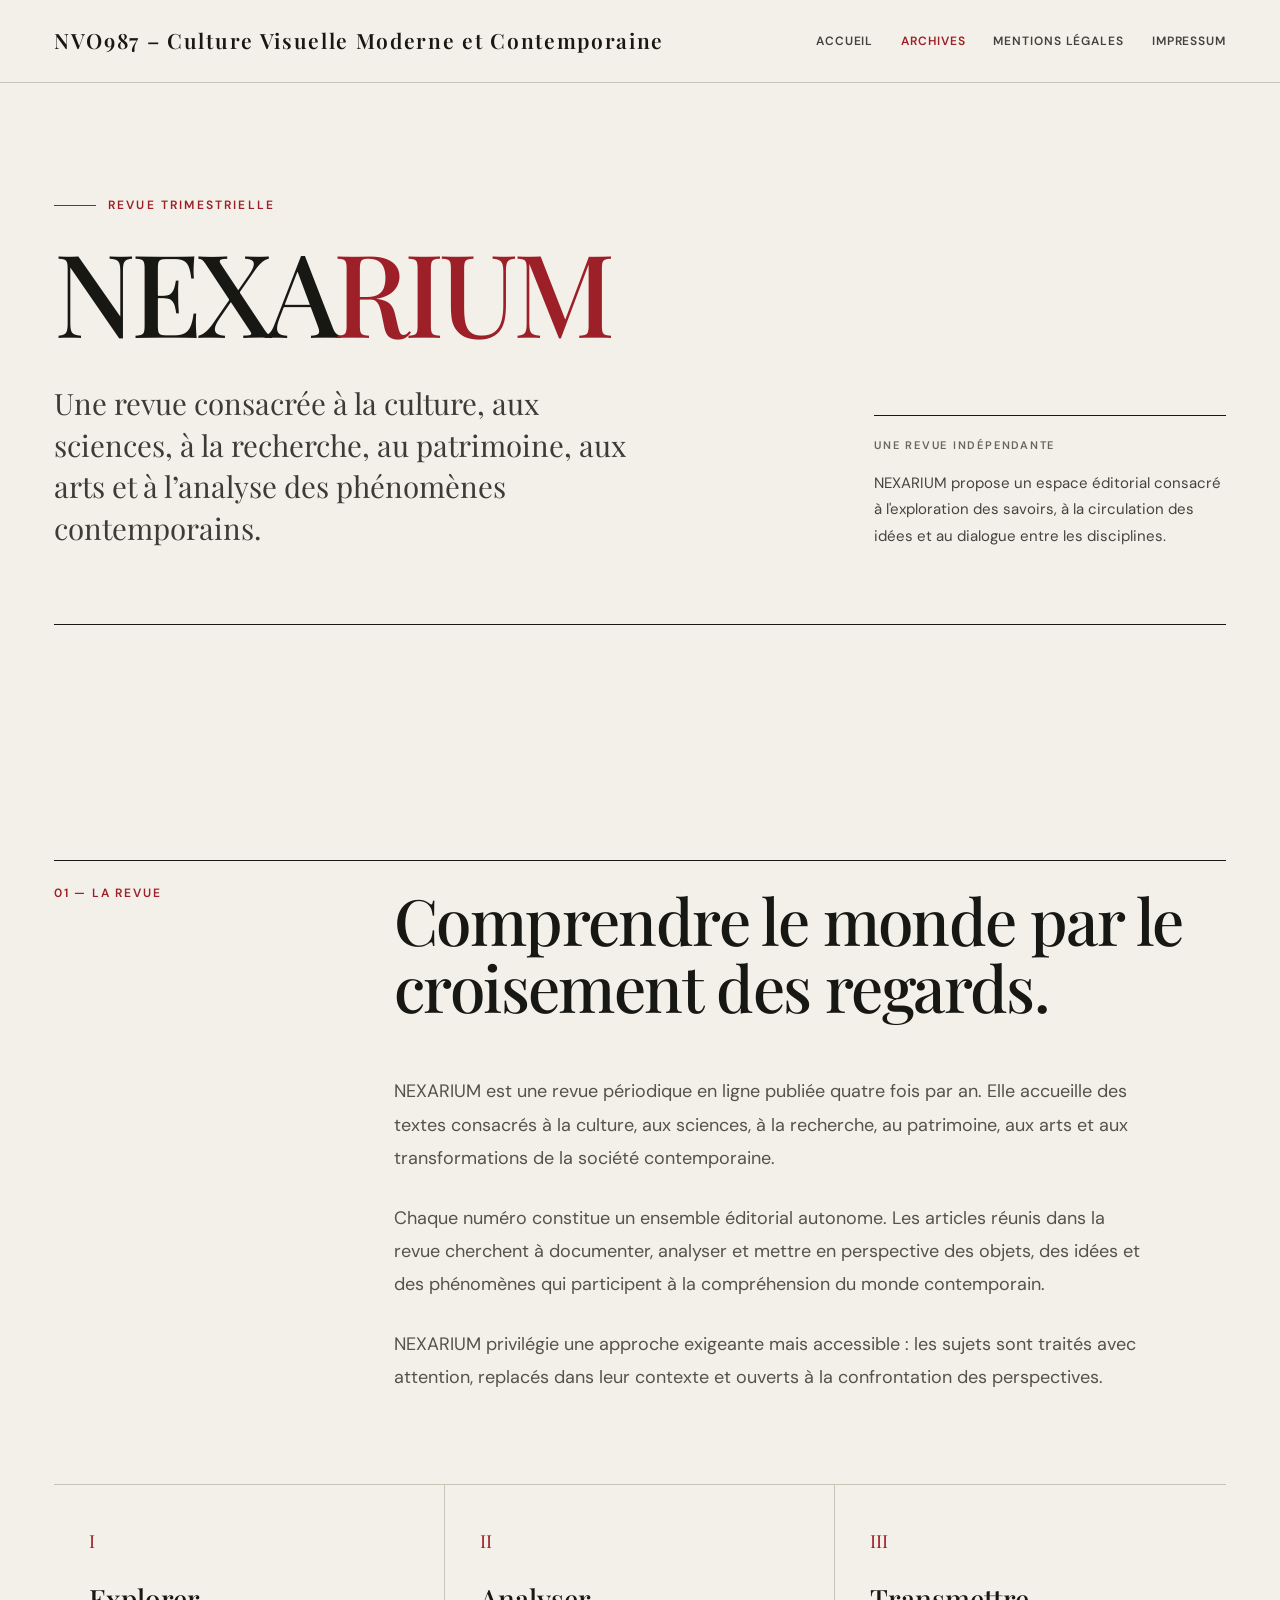
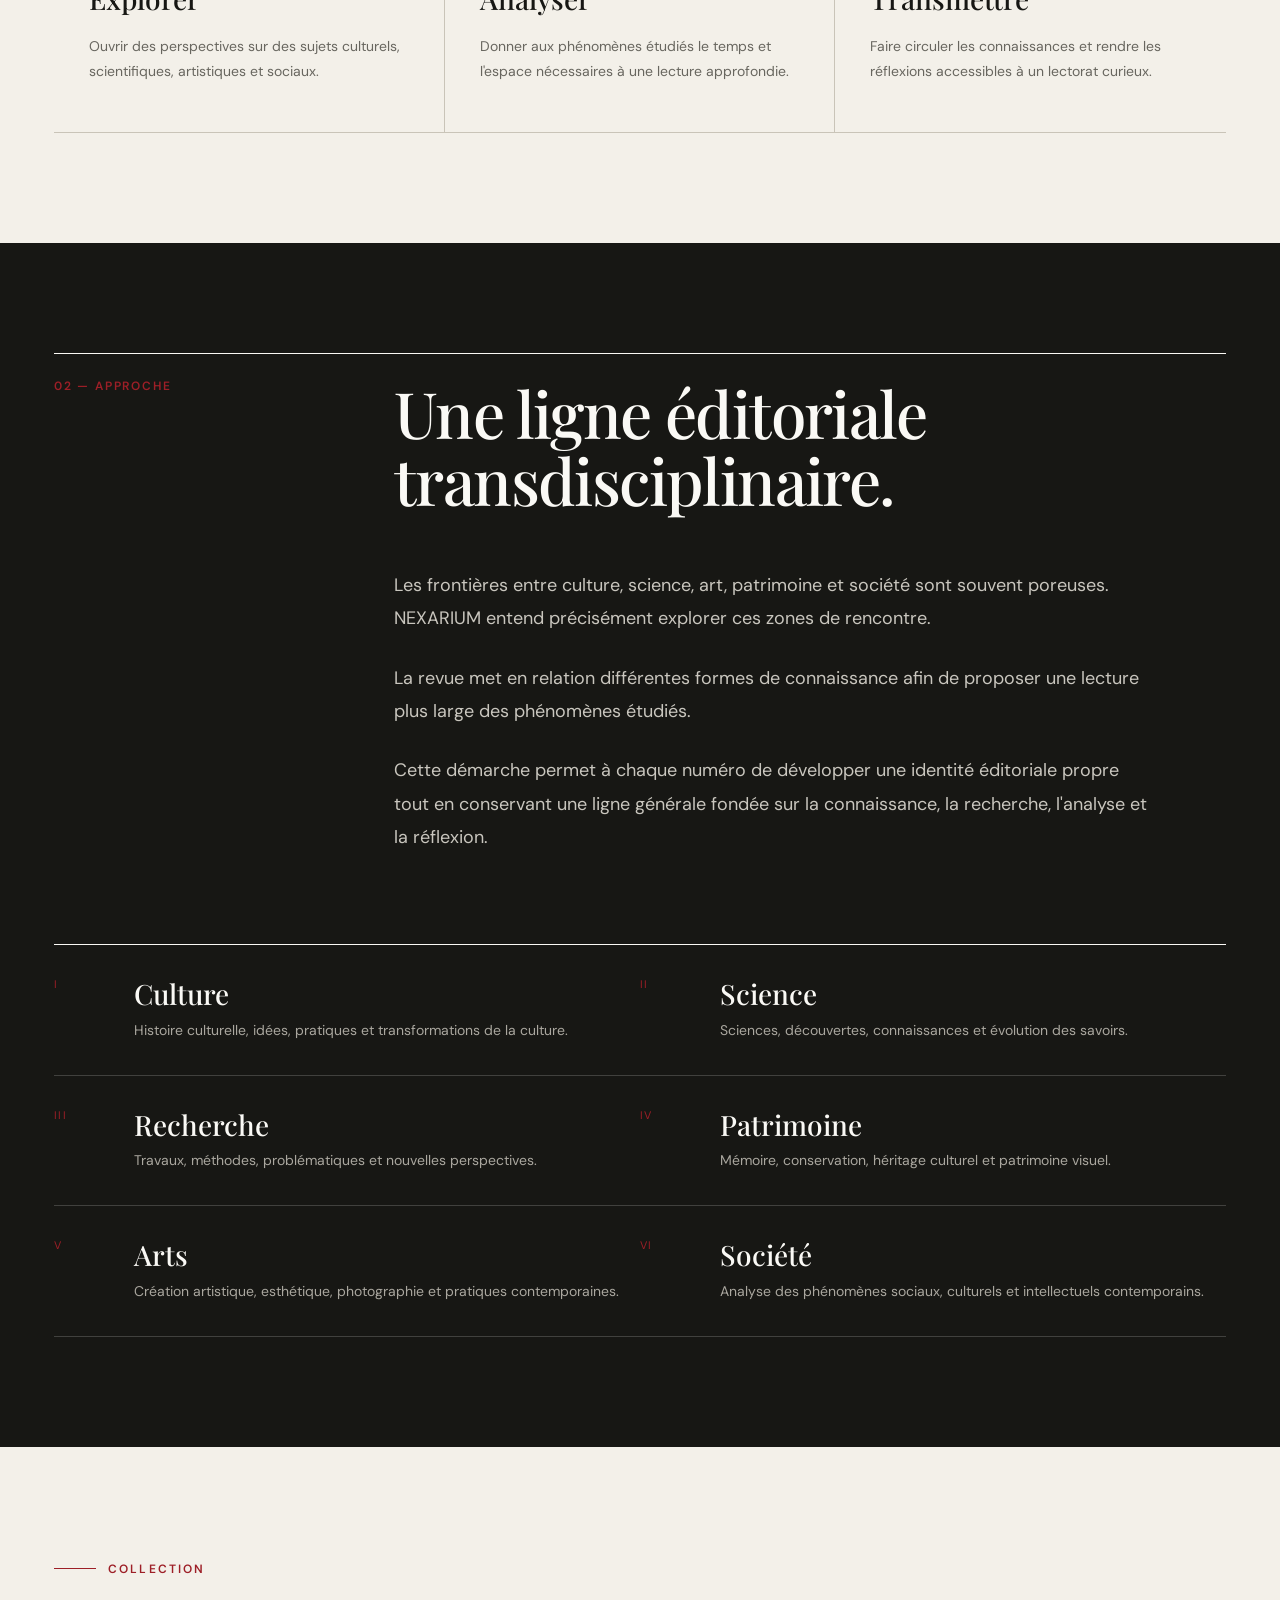
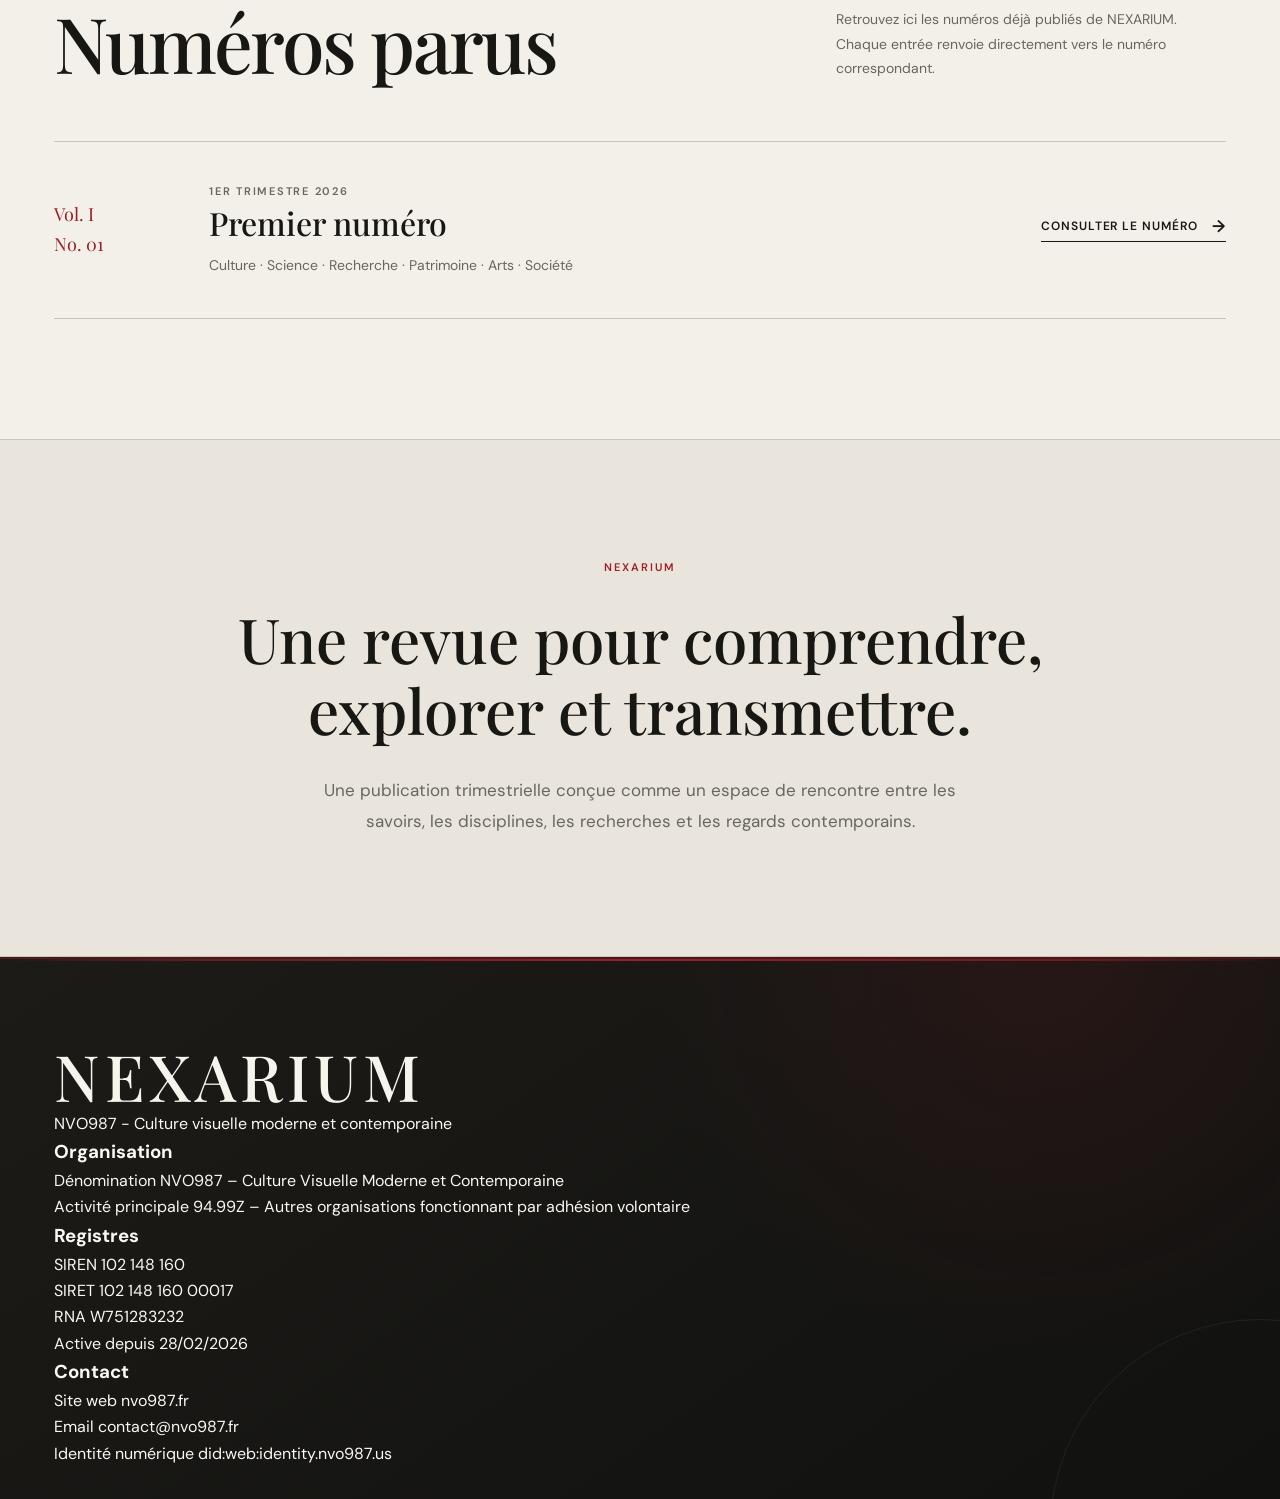
==== commit 858e3288: "Refactor footer section and remove unnecessary items Removed several footer items and reorganized th" ====
--- a/index.html
+++ b/index.html
@@ -874,6 +874,7 @@
      FOOTER
      ===================================================== -->
 	<footer>
+		
 <footer class="site-footer">
 
     <div class="footer-inner">
@@ -886,7 +887,7 @@
             </div>
 
             <div class="footer-organization">
-                Culture visuelle moderne et contemporaine
+                NVO987 - Culture visuelle moderne et contemporaine
             </div>
 
         </div>
@@ -912,26 +913,6 @@
 
                 <div class="footer-item">
                     <span class="footer-label">
-                        Forme juridique
-                    </span>
-
-                    <span class="footer-value">
-                        Association déclarée
-                    </span>
-                </div>
-
-                <div class="footer-item">
-                    <span class="footer-label">
-                        Catégorie juridique
-                    </span>
-
-                    <span class="footer-value">
-                        9220
-                    </span>
-                </div>
-
-                <div class="footer-item">
-                    <span class="footer-label">
                         Activité principale
                     </span>
 
@@ -987,58 +968,6 @@
                     <span class="footer-value">
                         28/02/2026
                     </span>
-                </div>
-
-            </div>
-
-
-            <!-- SIÈGE & STATUT -->
-            <div class="footer-column">
-
-                <h3>Siège & statut</h3>
-
-                <div class="footer-address">
-
-                    <span>
-                        44 RUE PASQUIER
-                    </span>
-
-                    <span>
-                        75008 PARIS
-                    </span>
-
-                    <span>
-                        FRANCE
-                    </span>
-
-                </div>
-
-                <div class="footer-status">
-
-                    <div class="status-item">
-                        <span class="status-dot"></span>
-
-                        <span>
-                            Établissement actif
-                        </span>
-                    </div>
-
-                    <div class="status-item">
-                        <span class="status-dot"></span>
-
-                        <span>
-                            Membre de l’ESS
-                        </span>
-                    </div>
-
-                    <div class="status-item">
-                        <span class="status-neutral"></span>
-
-                        <span>
-                            Société à mission : Non
-                        </span>
-                    </div>
-
                 </div>
 
             </div>
@@ -1095,36 +1024,6 @@
 
             </div>
 
-        </div>
-
-
-        <!-- ADMINISTRATIVE NOTE -->
-        <div class="footer-legal">
-
-            <span>
-                Répertoire SIRENE · Situation au 10/03/2026
-            </span>
-
-            <span>
-                Données administratives fournies à titre informatif.
-            </span>
-
-        </div>
-
-
-        <!-- BOTTOM -->
-        <div class="footer-bottom">
-
-            <span>
-                © 2026 NEXARIUM
-            </span>
-
-            <span>
-                NVO987
-            </span>
-
-        </div>
-
     </div>
 
 	</footer>
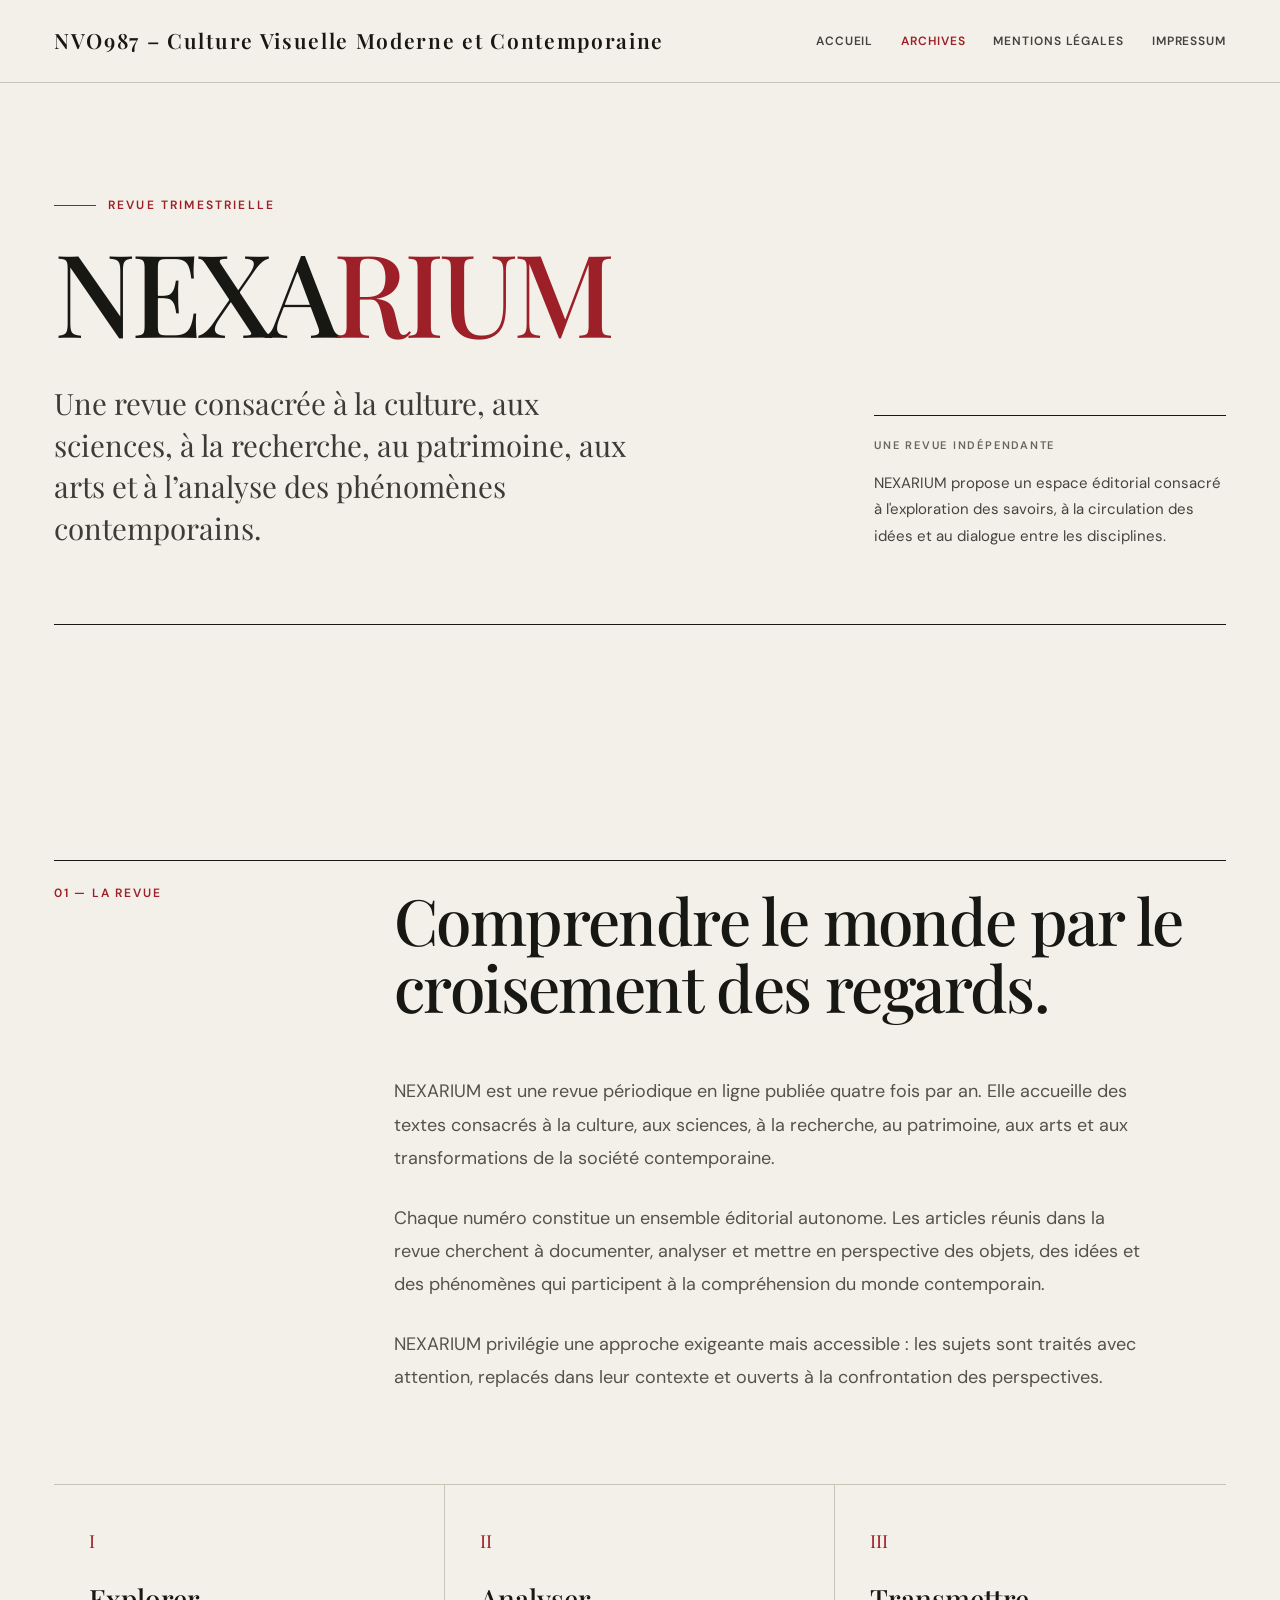
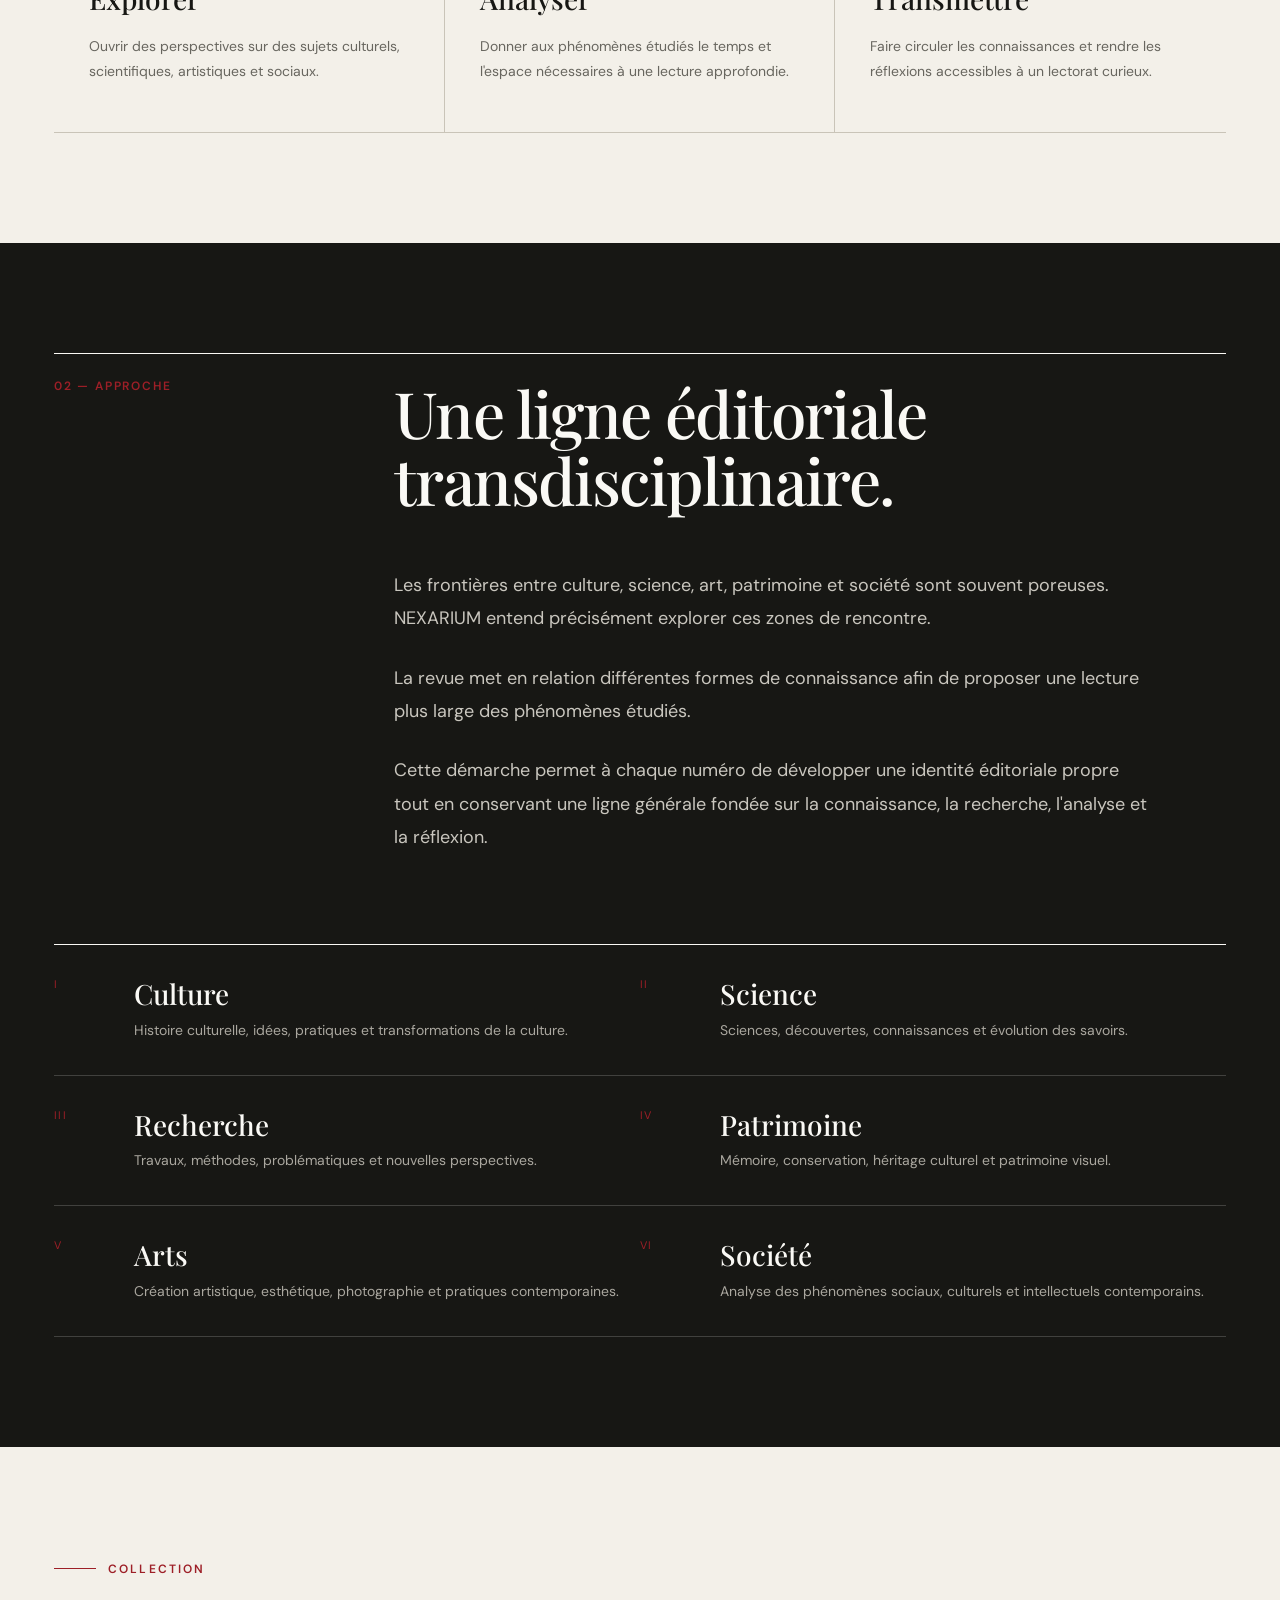
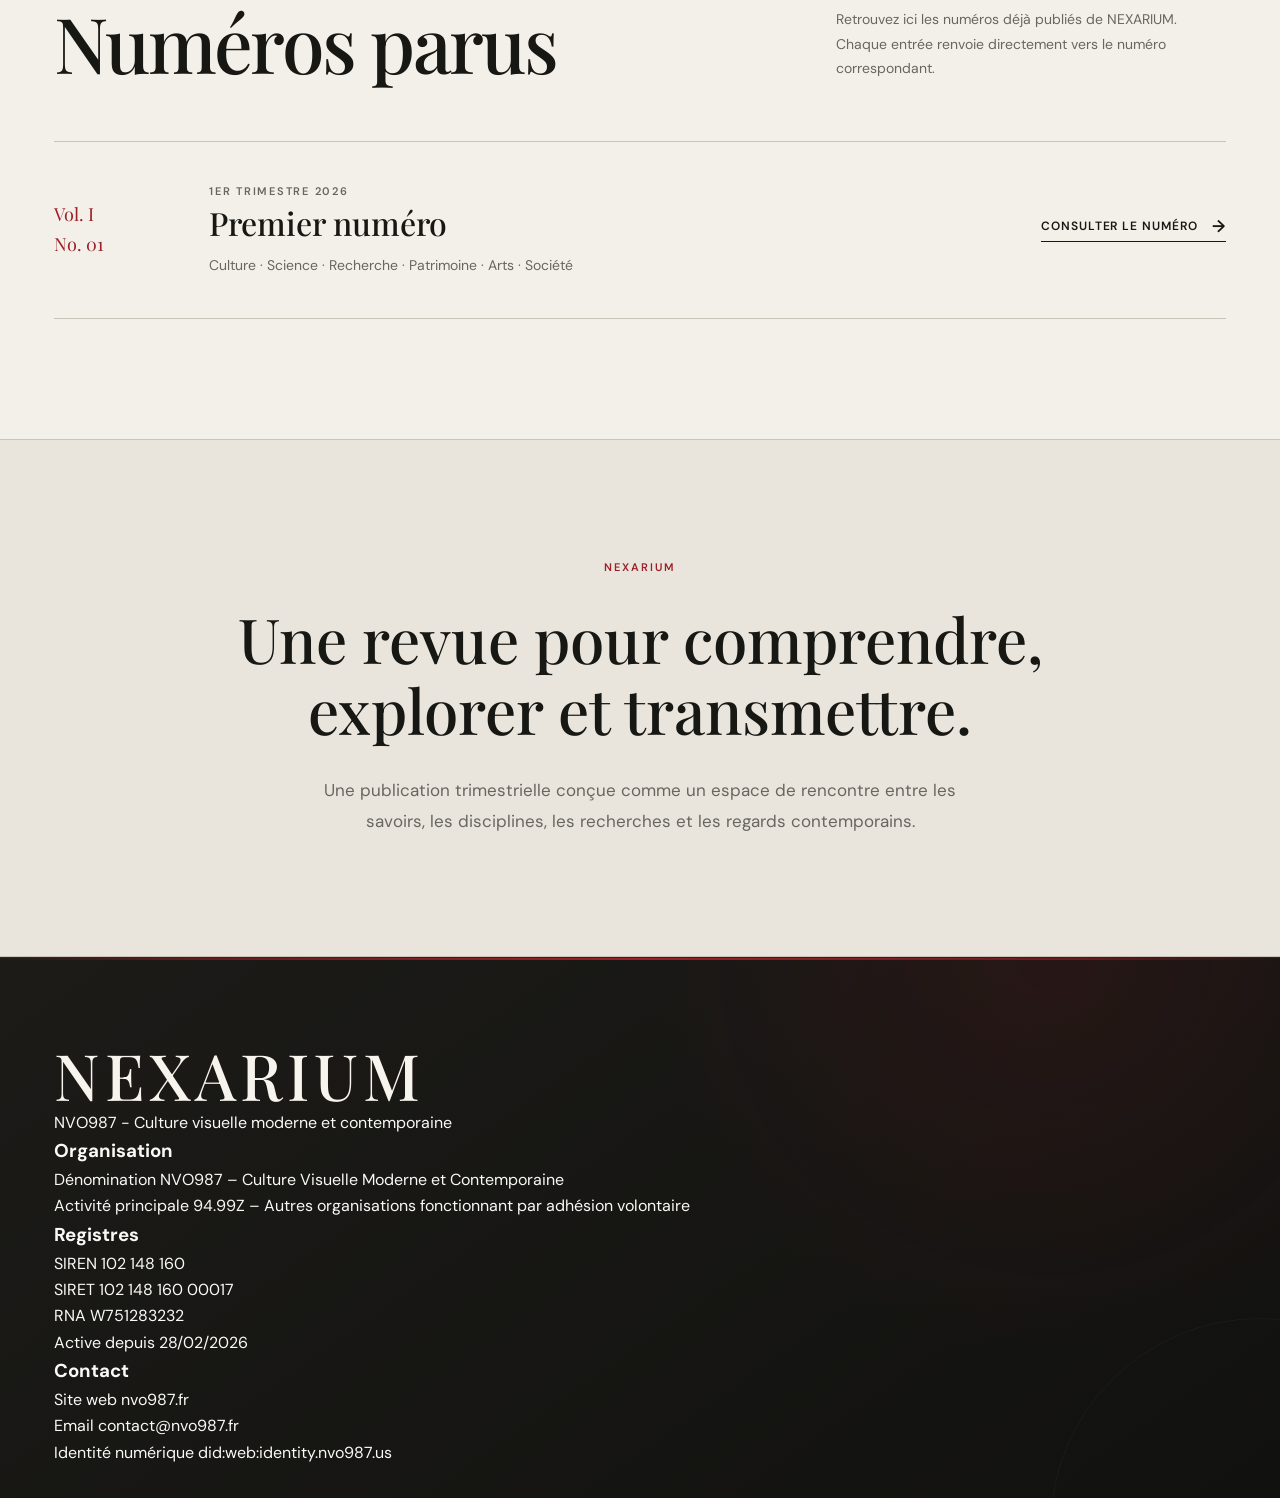
==== commit ca9c4212: "Update footer HTML structure Refactor footer structure for better organization." ====
--- a/index.html
+++ b/index.html
@@ -1,9 +1,11 @@
 <!DOCTYPE html>
 <html lang="fr">
+
 <head>
-    <meta charset="UTF-8">
-    <meta name="viewport" content="width=device-width, initial-scale=1.0"">
-    <meta http-equiv="X-UA-Compatible" content="IE=edge">
+
+<meta charset="UTF-8">
+<meta http-equiv="X-UA-Compatible" content="IE=edge">
+<meta name="viewport" content="width=device-width, initial-scale=1">
 
     <title>NEXARIUM — Revue trimestrielle | NVO987 – Culture Visuelle Moderne et Contemporaine</title>
 
@@ -868,13 +870,9 @@
 </section>
 
 </main>
-
-
 <!-- =====================================================
      FOOTER
      ===================================================== -->
-	<footer>
-		
 <footer class="site-footer">
 
     <div class="footer-inner">
@@ -1024,9 +1022,11 @@
 
             </div>
 
-    </div>
-
-	</footer>
+        </div><!-- /.footer-grid -->
+
+    </div><!-- /.footer-inner -->
+
+</footer>
 
 </body>
   </html>
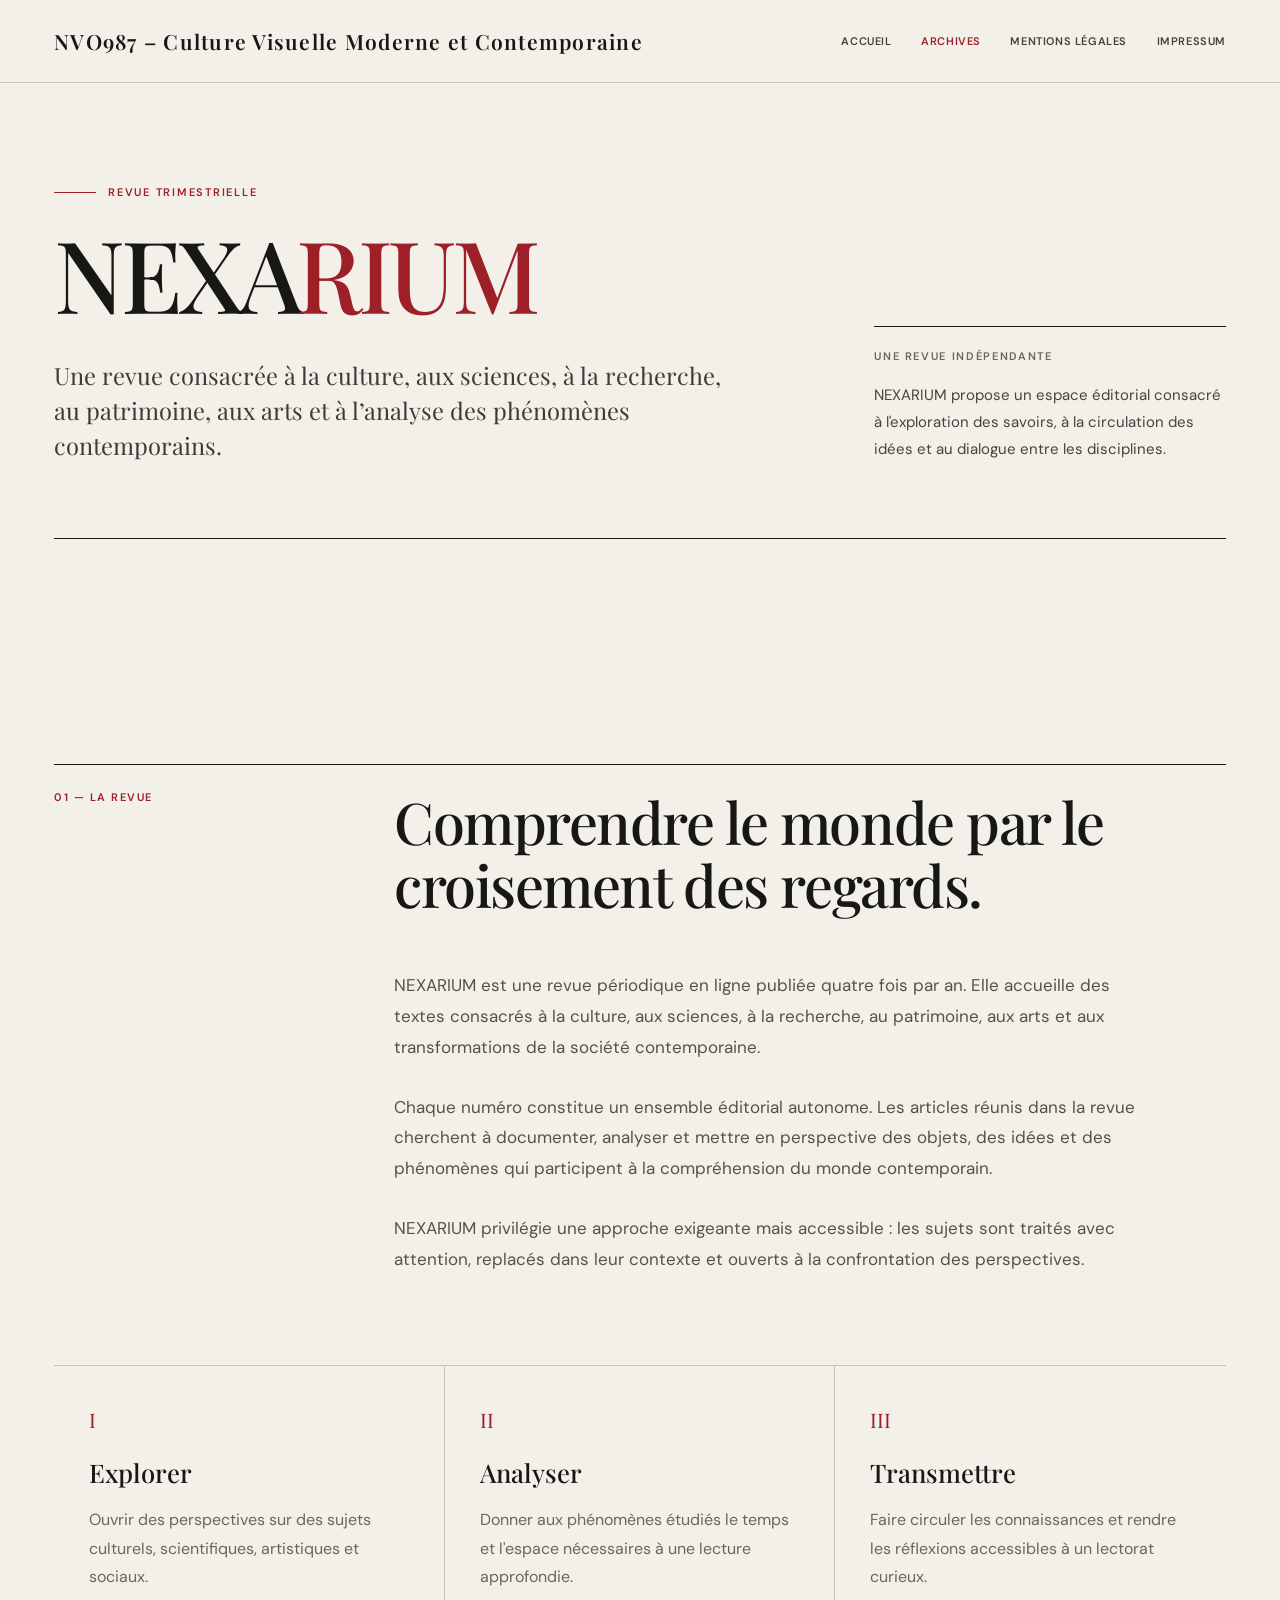
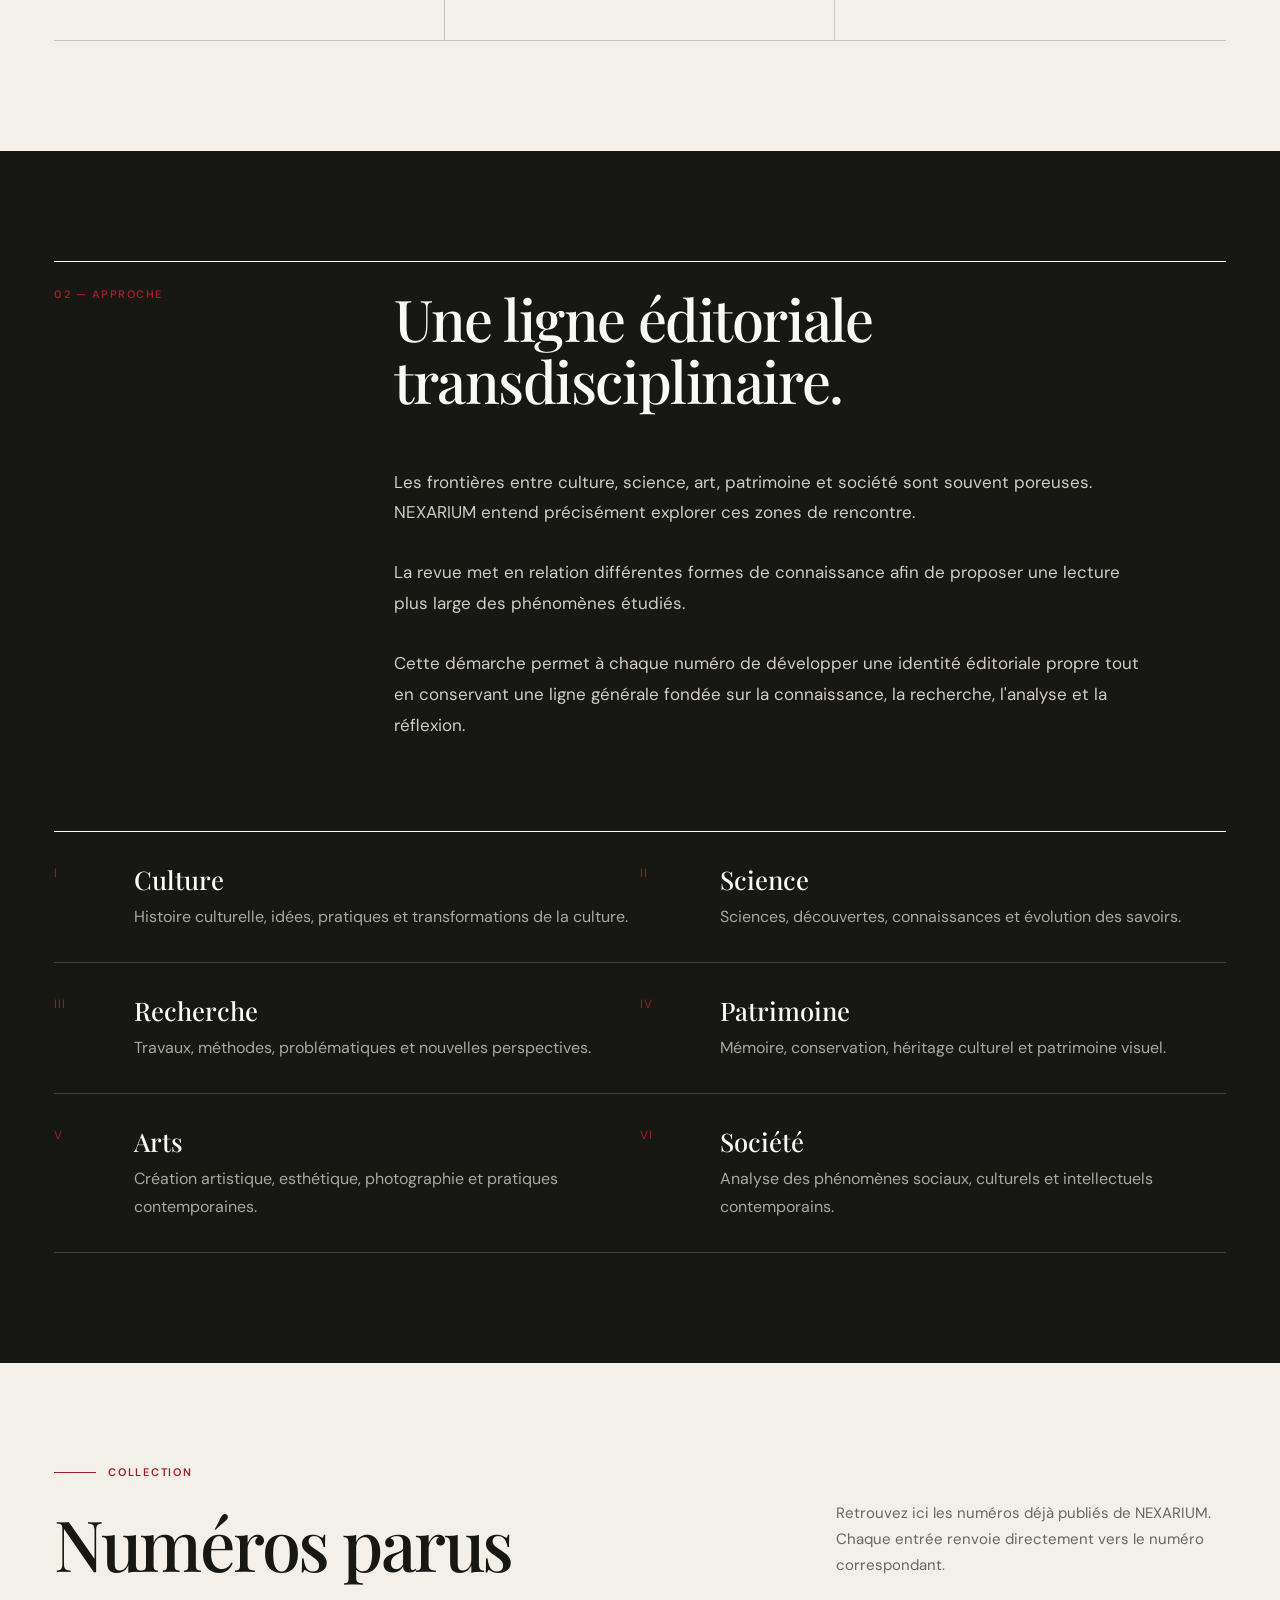
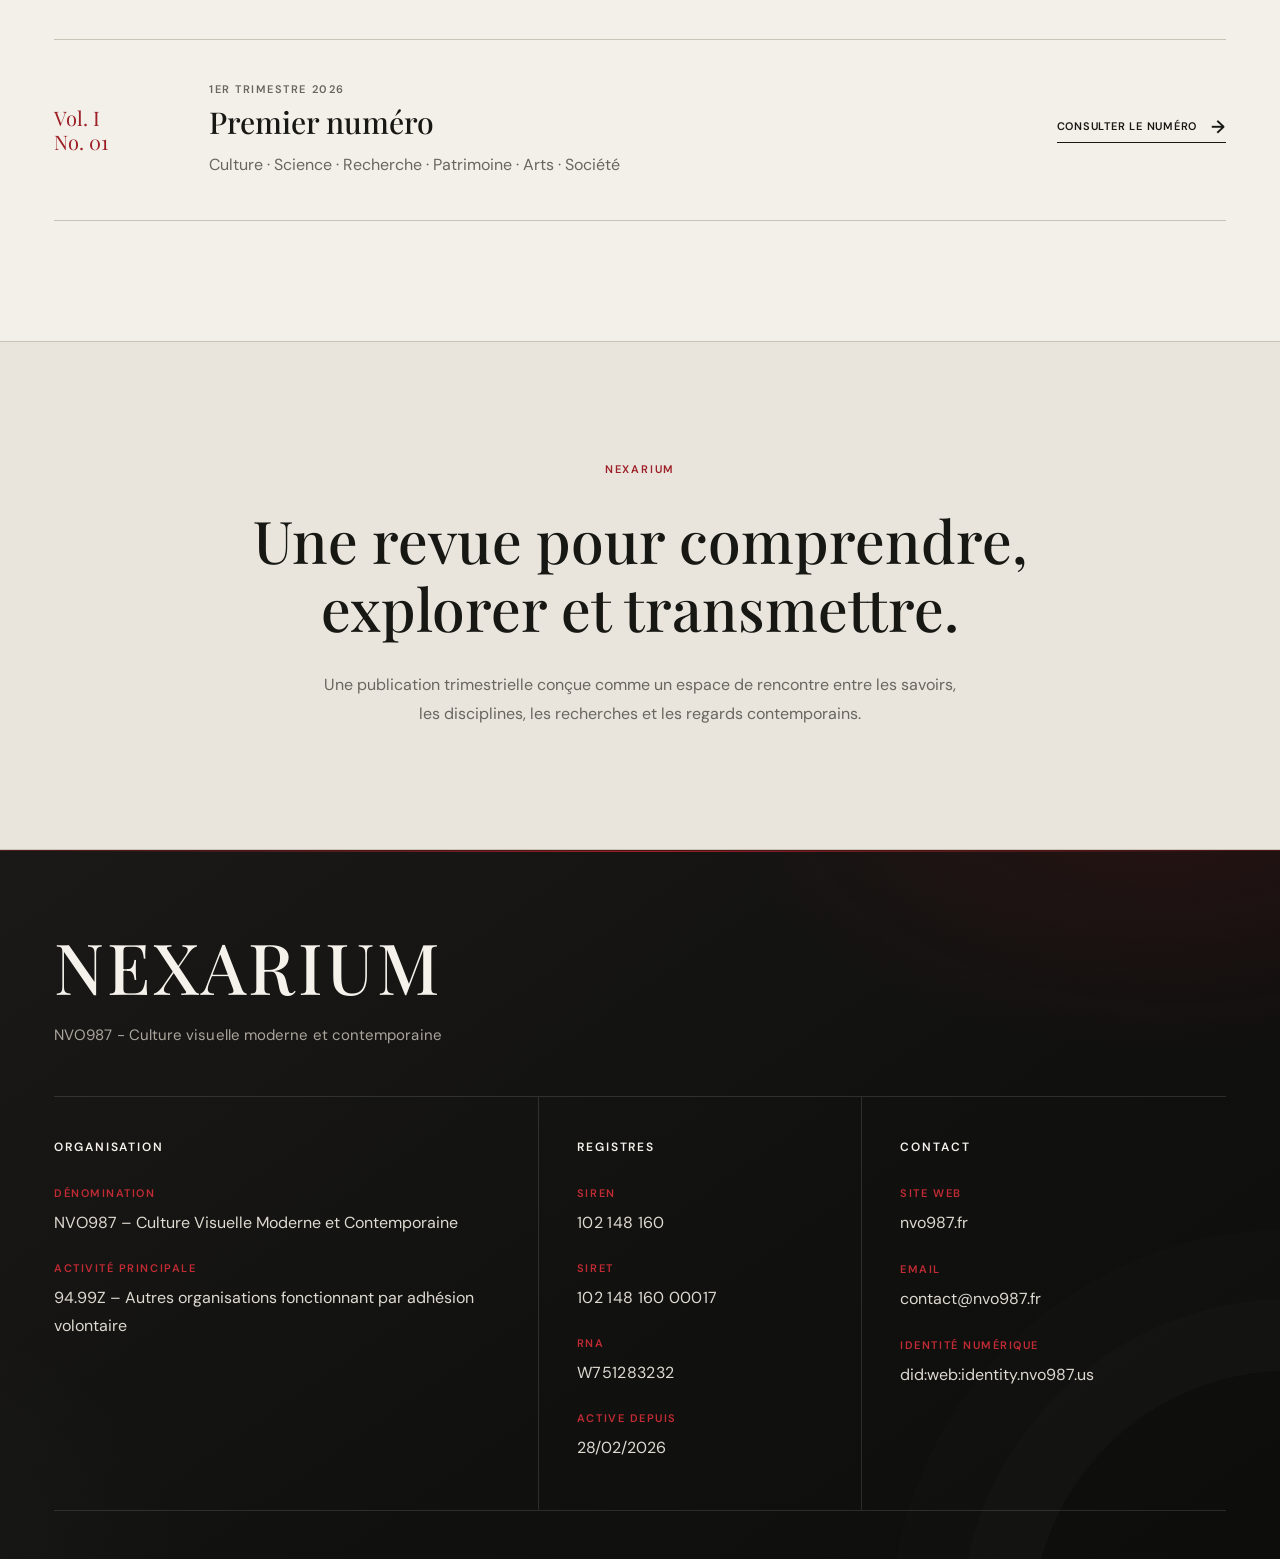
==== commit 2a4f292a: "Update Mentions légales link to external URL" ====
--- a/index.html
+++ b/index.html
@@ -427,7 +427,7 @@
         <nav class="main-nav">
             <a href="index.html">Accueil</a>
             <a href="archives.html" class="nav-archive">Archives</a>
-            <a href="mentions-legales.html">Mentions légales</a>
+            <a href="https://nvo987.fr/mentions-legales.html">Mentions légales</a>
             <a href="impressum.html">Impressum</a>
         </nav>
 
--- a/style.css
+++ b/style.css
@@ -1,10 +1,10 @@
 /* =========================================================
    NEXARIUM — STYLE.CSS
-   Editorial / Contemporary Journal
-   Fully Responsive — Desktop / Tablet / Mobile
-   ========================================================= */
-
-@import url('https://fonts.googleapis.com/css2?family=DM+Sans:wght@400;500;600&family=Playfair+Display:wght@400;500;600;700&display=swap');
+   Responsive Editorial System
+   Desktop / Tablet / Mobile
+   ========================================================= */
+
+@import url('https://fonts.googleapis.com/css2?family=DM+Sans:wght@400;500;600;700&family=Playfair+Display:wght@400;500;600;700&display=swap');
 
 
 /* =========================================================
@@ -26,18 +26,24 @@
 
     --white: #faf9f5;
 
-    --footer-line: rgba(255, 255, 255, .14);
-    --footer-muted: #aaa79f;
-    --footer-soft: #d8d4cc;
+    --footer-bg: #11110f;
+    --footer-bg-soft: #191816;
+    --footer-card: rgba(255, 255, 255, .035);
+
+    --footer-line: rgba(255, 255, 255, .12);
+    --footer-line-soft: rgba(255, 255, 255, .07);
+
+    --footer-muted: #aaa69d;
+    --footer-soft: #dedad1;
+    --footer-white: #f5f2eb;
 
     --max-width: 1240px;
 
     --page-x: 34px;
-
     --section-y: 110px;
 
-    --serif: "Playfair Display", Georgia, serif;
-    --sans: "DM Sans", Arial, sans-serif;
+    --serif: "Playfair Display", Georgia, "Times New Roman", serif;
+    --sans: "DM Sans", Arial, Helvetica, sans-serif;
 }
 
 
@@ -54,24 +60,39 @@
 }
 
 html {
+    width: 100%;
+    min-width: 320px;
+
     scroll-behavior: smooth;
+
     overflow-x: hidden;
+
+    -webkit-text-size-adjust: 100%;
+    text-size-adjust: 100%;
 }
 
 body {
+    width: 100%;
     min-width: 320px;
-    width: 100%;
+
     overflow-x: hidden;
 
     background: var(--paper);
     color: var(--ink);
 
     font-family: var(--sans);
-    font-size: 16px;
-    line-height: 1.65;
+
+    /*
+     * Normál alapméret.
+     */
+    font-size: 17px;
+
+    line-height: 1.7;
 
     -webkit-font-smoothing: antialiased;
     -moz-osx-font-smoothing: grayscale;
+
+    text-rendering: optimizeLegibility;
 }
 
 img,
@@ -79,6 +100,7 @@
 video {
     display: block;
     max-width: 100%;
+    height: auto;
 }
 
 button,
@@ -101,7 +123,9 @@
 h1,
 h2,
 h3,
-h4 {
+h4,
+h5,
+h6 {
     overflow-wrap: break-word;
 }
 
@@ -122,7 +146,7 @@
 
 
 /* =========================================================
-   SITE HEADER
+   HEADER
    ========================================================= */
 
 .site-header {
@@ -142,6 +166,7 @@
     min-height: 82px;
 
     margin-inline: auto;
+
     padding-inline: var(--page-x);
 
     display: flex;
@@ -187,18 +212,20 @@
     min-width: 0;
 
     font-family: var(--serif);
+
     font-size: 21px;
-    line-height: 1.1;
+    line-height: 1.15;
 
     font-weight: 600;
-    letter-spacing: .08em;
+
+    letter-spacing: .06em;
 
     white-space: nowrap;
 }
 
 
 /* =========================================================
-   MAIN NAVIGATION
+   NAVIGATION
    ========================================================= */
 
 .main-nav {
@@ -206,7 +233,7 @@
     align-items: center;
     justify-content: flex-end;
 
-    gap: 28px;
+    gap: clamp(18px, 2.3vw, 30px);
 
     flex: 0 0 auto;
 }
@@ -221,11 +248,17 @@
 
     color: #42413c;
 
-    font-size: 12px;
-    line-height: 1.2;
+    /*
+     * Nem engedjük 11px alá desktopon sem.
+     */
+    font-size: clamp(11px, .82vw, 14px);
+
+    line-height: 1.35;
+
     font-weight: 600;
 
-    letter-spacing: .075em;
+    letter-spacing: .055em;
+
     text-transform: uppercase;
 
     white-space: nowrap;
@@ -239,6 +272,7 @@
     content: "";
 
     position: absolute;
+
     left: 0;
     bottom: 2px;
 
@@ -272,7 +306,10 @@
 
     margin-inline: auto;
 
-    padding: 115px var(--page-x) 125px;
+    padding:
+        clamp(80px, 8vw, 115px)
+        var(--page-x)
+        clamp(85px, 9vw, 125px);
 }
 
 .hero-grid {
@@ -282,7 +319,7 @@
         minmax(0, 1.35fr)
         minmax(260px, .65fr);
 
-    gap: 90px;
+    gap: clamp(50px, 7vw, 90px);
 
     align-items: end;
 }
@@ -297,11 +334,14 @@
 
     color: var(--accent);
 
-    font-size: 12px;
-    line-height: 1.2;
+    font-size: clamp(11px, .78vw, 13px);
+
+    line-height: 1.35;
+
     font-weight: 600;
 
-    letter-spacing: .18em;
+    letter-spacing: .16em;
+
     text-transform: uppercase;
 }
 
@@ -321,10 +361,12 @@
 
     font-family: var(--serif);
 
-    font-size: clamp(62px, 9vw, 128px);
-    line-height: .88;
+    font-size: clamp(58px, 7.8vw, 118px);
+
+    line-height: .9;
 
     font-weight: 500;
+
     letter-spacing: -.045em;
 }
 
@@ -333,7 +375,7 @@
 }
 
 .hero-intro {
-    max-width: 600px;
+    max-width: 680px;
 
     margin-top: 40px;
 
@@ -341,8 +383,9 @@
 
     font-family: var(--serif);
 
-    font-size: clamp(21px, 2.3vw, 30px);
-    line-height: 1.42;
+    font-size: clamp(21px, 1.85vw, 29px);
+
+    line-height: 1.48;
 }
 
 .hero-side {
@@ -356,19 +399,23 @@
 
     color: var(--muted);
 
-    font-size: 11px;
-    line-height: 1.3;
+    font-size: clamp(11px, .75vw, 13px);
+
+    line-height: 1.4;
+
     font-weight: 600;
 
-    letter-spacing: .16em;
+    letter-spacing: .15em;
+
     text-transform: uppercase;
 }
 
 .hero-side p {
     color: #45433e;
 
-    font-size: 15px;
-    line-height: 1.75;
+    font-size: clamp(15px, 1vw, 17px);
+
+    line-height: 1.8;
 }
 
 .hero-rule {
@@ -390,13 +437,16 @@
 
     margin-inline: auto;
 
-    padding: var(--section-y) var(--page-x);
+    padding:
+        var(--section-y)
+        var(--page-x);
 }
 
 .section-dark {
     width: 100%;
 
     background: var(--ink);
+
     color: var(--white);
 }
 
@@ -405,7 +455,9 @@
 
     margin-inline: auto;
 
-    padding: var(--section-y) var(--page-x);
+    padding:
+        var(--section-y)
+        var(--page-x);
 }
 
 .section-heading {
@@ -423,11 +475,13 @@
 .section-number {
     color: var(--accent);
 
-    font-size: 12px;
-    line-height: 1.3;
+    font-size: clamp(11px, .78vw, 13px);
+
+    line-height: 1.4;
+
     font-weight: 600;
 
-    letter-spacing: .15em;
+    letter-spacing: .14em;
 }
 
 .section-title {
@@ -435,10 +489,12 @@
 
     font-family: var(--serif);
 
-    font-size: clamp(38px, 5vw, 66px);
-    line-height: 1.05;
+    font-size: clamp(40px, 4.5vw, 62px);
+
+    line-height: 1.08;
 
     font-weight: 500;
+
     letter-spacing: -.025em;
 }
 
@@ -452,12 +508,13 @@
 .section-content p {
     color: #55524b;
 
-    font-size: 18px;
-    line-height: 1.85;
+    font-size: clamp(17px, 1.25vw, 19px);
+
+    line-height: 1.82;
 }
 
 .section-dark .section-content p {
-    color: #c9c6be;
+    color: #d0ccc4;
 }
 
 
@@ -492,7 +549,10 @@
     color: var(--accent);
 
     font-family: var(--serif);
-    font-size: 18px;
+
+    font-size: 20px;
+
+    line-height: 1.2;
 }
 
 .principle h3 {
@@ -500,7 +560,8 @@
 
     font-family: var(--serif);
 
-    font-size: 28px;
+    font-size: clamp(25px, 2vw, 30px);
+
     line-height: 1.2;
 
     font-weight: 500;
@@ -509,7 +570,8 @@
 .principle p {
     color: var(--muted);
 
-    font-size: 14px;
+    font-size: clamp(16px, 1vw, 17px);
+
     line-height: 1.8;
 }
 
@@ -545,10 +607,11 @@
 
     color: var(--accent);
 
-    font-size: 11px;
-    line-height: 1.4;
-
-    letter-spacing: .12em;
+    font-size: 12px;
+
+    line-height: 1.5;
+
+    letter-spacing: .1em;
 }
 
 .domain h3 {
@@ -556,7 +619,8 @@
 
     font-family: var(--serif);
 
-    font-size: 28px;
+    font-size: clamp(25px, 2vw, 30px);
+
     line-height: 1.2;
 
     font-weight: 500;
@@ -565,8 +629,9 @@
 .domain p {
     color: #aaa79f;
 
-    font-size: 14px;
-    line-height: 1.7;
+    font-size: clamp(16px, .95vw, 17px);
+
+    line-height: 1.72;
 }
 
 
@@ -579,7 +644,10 @@
 
     margin-inline: auto;
 
-    padding: 115px var(--page-x) 60px;
+    padding:
+        clamp(80px, 8vw, 115px)
+        var(--page-x)
+        60px;
 
     display: flex;
     align-items: flex-end;
@@ -591,10 +659,12 @@
 .issues-header h2 {
     font-family: var(--serif);
 
-    font-size: clamp(45px, 6vw, 78px);
+    font-size: clamp(44px, 5.5vw, 74px);
+
     line-height: 1;
 
     font-weight: 500;
+
     letter-spacing: -.035em;
 }
 
@@ -603,7 +673,8 @@
 
     color: var(--muted);
 
-    font-size: 14px;
+    font-size: clamp(15px, 1vw, 17px);
+
     line-height: 1.75;
 }
 
@@ -617,7 +688,10 @@
 
     margin-inline: auto;
 
-    padding: 0 var(--page-x) 120px;
+    padding:
+        0
+        var(--page-x)
+        120px;
 }
 
 .issue {
@@ -657,7 +731,10 @@
     color: var(--accent);
 
     font-family: var(--serif);
-    font-size: 18px;
+
+    font-size: 20px;
+
+    line-height: 1.2;
 }
 
 .issue-info {
@@ -669,19 +746,23 @@
 
     color: var(--muted);
 
-    font-size: 11px;
-    line-height: 1.3;
+    font-size: clamp(11px, .7vw, 13px);
+
+    line-height: 1.4;
+
     font-weight: 600;
 
-    letter-spacing: .16em;
+    letter-spacing: .14em;
+
     text-transform: uppercase;
 }
 
 .issue-info h3 {
     font-family: var(--serif);
 
-    font-size: 32px;
-    line-height: 1.15;
+    font-size: clamp(27px, 2.35vw, 34px);
+
+    line-height: 1.17;
 
     font-weight: 500;
 }
@@ -693,8 +774,9 @@
 
     color: var(--muted);
 
-    font-size: 14px;
-    line-height: 1.6;
+    font-size: clamp(16px, 1vw, 17px);
+
+    line-height: 1.7;
 }
 
 .issue-link {
@@ -709,11 +791,14 @@
 
     border-bottom: 1px solid var(--ink);
 
-    font-size: 12px;
-    line-height: 1.3;
+    font-size: clamp(11px, .75vw, 13px);
+
+    line-height: 1.35;
+
     font-weight: 600;
 
-    letter-spacing: .08em;
+    letter-spacing: .07em;
+
     text-transform: uppercase;
 
     white-space: nowrap;
@@ -726,7 +811,8 @@
 .issue-link::after {
     content: "→";
 
-    font-size: 17px;
+    font-size: 18px;
+
     line-height: 1;
 }
 
@@ -765,18 +851,22 @@
 
     color: var(--accent);
 
-    font-size: 11px;
-    line-height: 1.3;
+    font-size: clamp(11px, .7vw, 13px);
+
+    line-height: 1.4;
+
     font-weight: 600;
 
-    letter-spacing: .18em;
+    letter-spacing: .16em;
+
     text-transform: uppercase;
 }
 
 .closing h2 {
     font-family: var(--serif);
 
-    font-size: clamp(38px, 5vw, 62px);
+    font-size: clamp(38px, 4.6vw, 60px);
+
     line-height: 1.15;
 
     font-weight: 500;
@@ -789,7 +879,8 @@
 
     color: var(--muted);
 
-    font-size: 17px;
+    font-size: clamp(16px, 1.2vw, 18px);
+
     line-height: 1.8;
 }
 
@@ -798,69 +889,83 @@
    FOOTER
    ========================================================= */
 
-footer {
+.site-footer {
     position: relative;
 
     width: 100%;
 
     overflow: hidden;
+
     isolation: isolate;
 
     background:
         radial-gradient(
-            circle at 82% 0%,
-            rgba(157, 31, 39, .12) 0%,
-            rgba(157, 31, 39, 0) 34%
+            700px 420px at 92% -10%,
+            rgba(157, 31, 39, .16),
+            transparent 65%
+        ),
+        radial-gradient(
+            500px 400px at -10% 100%,
+            rgba(255, 255, 255, .025),
+            transparent 65%
         ),
         linear-gradient(
             145deg,
-            #1c1b18 0%,
-            #11110f 100%
+            #1a1917 0%,
+            #11110f 55%,
+            #0d0d0c 100%
         );
 
-    color: var(--white);
-
-    border-top: 1px solid rgba(157, 31, 39, .38);
-}
-
-footer::before {
+    color: var(--footer-white);
+
+    border-top: 1px solid rgba(157, 31, 39, .45);
+}
+
+.site-footer::before {
     content: "";
 
     position: absolute;
+
     top: 0;
-    left: 0;
-
-    width: 100%;
-    height: 2px;
+    left: 50%;
+
+    width: min(100%, 1180px);
+    height: 1px;
+
+    transform: translateX(-50%);
 
     background:
         linear-gradient(
             90deg,
             transparent 0%,
-            rgba(157, 31, 39, .55) 15%,
+            rgba(157, 31, 39, .35) 18%,
             var(--accent) 50%,
-            rgba(157, 31, 39, .55) 85%,
+            rgba(157, 31, 39, .35) 82%,
             transparent 100%
         );
 
     pointer-events: none;
 }
 
-footer::after {
+.site-footer::after {
     content: "";
 
     position: absolute;
 
-    width: 420px;
-    height: 420px;
-
-    right: -190px;
-    bottom: -240px;
+    width: 520px;
+    height: 520px;
+
+    right: -270px;
+    bottom: -330px;
 
     border: 1px solid rgba(255, 255, 255, .035);
 
     border-radius: 50%;
 
+    box-shadow:
+        0 0 0 70px rgba(255, 255, 255, .012),
+        0 0 0 140px rgba(255, 255, 255, .008);
+
     pointer-events: none;
 }
 
@@ -869,288 +974,218 @@
    FOOTER INNER
    ========================================================= */
 
-.footer-inner {
+.site-footer .footer-inner {
     position: relative;
-    z-index: 1;
+    z-index: 2;
 
     width: min(100%, var(--max-width));
 
     margin-inline: auto;
 
-    padding: 88px var(--page-x) 32px;
-}
-
-
-/* =========================================================
-   FOOTER TOP
-   ========================================================= */
-
-.footer-top {
+    padding: 82px var(--page-x) 48px;
+}
+
+
+/* =========================================================
+   FOOTER HEADER
+   ========================================================= */
+
+.site-footer .footer-header {
+    padding-bottom: 48px;
+
+    border-bottom: 1px solid var(--footer-line);
+}
+
+.site-footer .footer-brand {
+    display: block;
+
+    color: var(--footer-white);
+
+    font-family: var(--serif);
+
+    font-size: clamp(46px, 5.5vw, 76px);
+
+    line-height: .95;
+
+    font-weight: 500;
+
+    letter-spacing: .04em;
+}
+
+.site-footer .footer-organization {
+    max-width: 700px;
+
+    margin-top: 22px;
+
+    color: var(--footer-muted);
+
+    /*
+     * Font minimum: 15px
+     */
+    font-size: clamp(15px, 1vw, 17px);
+
+    line-height: 1.75;
+
+    letter-spacing: .005em;
+}
+
+
+/* =========================================================
+   FOOTER GRID
+   ========================================================= */
+
+.site-footer .footer-grid {
     display: grid;
 
     grid-template-columns:
-        minmax(0, 1fr)
-        minmax(280px, .55fr);
-
-    gap: 90px;
-
-    padding-bottom: 62px;
+        minmax(0, 1.2fr)
+        minmax(0, .8fr)
+        minmax(0, .9fr);
+
+    gap: 0;
+
+    margin-top: 0;
 
     border-bottom: 1px solid var(--footer-line);
 }
 
 
 /* =========================================================
-   FOOTER BRAND
-   ========================================================= */
-
-.footer-brand {
-    display: inline-block;
-
-    color: #f7f4ed;
-
-    font-family: var(--serif);
-
-    font-size: clamp(42px, 5vw, 66px);
-    line-height: .92;
-
-    font-weight: 500;
-    letter-spacing: .075em;
-
-    transition: color .25s ease;
-}
-
-.footer-brand:hover {
-    color: #ffffff;
-}
-
-.footer-description {
-    max-width: 570px;
-
-    margin-top: 27px;
-
-    color: var(--footer-muted);
-
-    font-size: 15px;
-    line-height: 1.9;
-
-    letter-spacing: .005em;
-}
-
-
-/* =========================================================
-   FOOTER NAV
-   ========================================================= */
-
-.footer-nav {
+   FOOTER COLUMNS
+   ========================================================= */
+
+.site-footer .footer-column {
     min-width: 0;
 
-    display: grid;
-
-    grid-template-columns: repeat(2, minmax(0, 1fr));
-
-    align-content: start;
-
-    gap: 0 38px;
-
-    padding-top: 5px;
-}
-
-.footer-nav::before {
-    content: "EXPLORE";
-
-    grid-column: 1 / -1;
-
-    margin-bottom: 18px;
-
-    color: var(--accent);
-
-    font-size: 10px;
-    line-height: 1.3;
+    padding: 42px 38px 48px;
+
+    border-right: 1px solid var(--footer-line);
+}
+
+.site-footer .footer-column:first-child {
+    padding-left: 0;
+}
+
+.site-footer .footer-column:last-child {
+    padding-right: 0;
+
+    border-right: 0;
+}
+
+.site-footer .footer-column h3 {
+    margin-bottom: 30px;
+
+    color: var(--footer-white);
+
+    font-family: var(--sans);
+
+    /*
+     * Nem 8-9px.
+     */
+    font-size: 12px;
+
+    line-height: 1.4;
+
     font-weight: 600;
 
-    letter-spacing: .18em;
+    letter-spacing: .16em;
+
     text-transform: uppercase;
 }
 
-.footer-nav a {
-    position: relative;
-
-    min-height: 46px;
-
-    display: flex;
-    align-items: center;
-
-    padding: 10px 0;
-
-    color: #d2cec5;
-
-    border-bottom: 1px solid rgba(255, 255, 255, .09);
-
-    font-size: 13px;
-    line-height: 1.4;
-    font-weight: 500;
-
-    letter-spacing: .035em;
-
-    transition:
-        color .25s ease,
-        padding-left .25s ease,
-        border-color .25s ease;
-}
-
-.footer-nav a::after {
-    content: "↗";
-
-    margin-left: auto;
-
-    color: var(--accent);
-
-    font-size: 14px;
-
-    opacity: 0;
-    transform: translateX(-5px);
-
-    transition:
-        opacity .25s ease,
-        transform .25s ease;
-}
-
-.footer-nav a:hover {
-    padding-left: 5px;
-
-    color: #ffffff;
-
-    border-color: rgba(157, 31, 39, .55);
-}
-
-.footer-nav a:hover::after {
-    opacity: 1;
-    transform: translateX(0);
-}
-
-
-/* =========================================================
-   FOOTER CONTACT
-   ========================================================= */
-
-footer .contact,
-footer .footer-contact {
-    position: relative;
-
-    display: flex;
-    flex-direction: column;
-
-    gap: 9px;
-
-    margin-top: 34px;
-    padding-left: 18px;
-
-    border-left: 2px solid rgba(157, 31, 39, .65);
+
+/* =========================================================
+   FOOTER ITEMS
+   ========================================================= */
+
+.site-footer .footer-item {
+    min-width: 0;
+
+    padding: 0 0 24px;
+}
+
+.site-footer .footer-item:last-child {
+    padding-bottom: 0;
+}
+
+.site-footer .footer-label {
+    display: block;
+
+    margin-bottom: 7px;
+
+    color: #c02b34;
+
+    /*
+     * Olvasható footer label.
+     */
+    font-size: 11px;
+
+    line-height: 1.45;
+
+    font-weight: 600;
+
+    letter-spacing: .14em;
+
+    text-transform: uppercase;
+}
+
+.site-footer .footer-value,
+.site-footer .footer-item > a {
+    display: block;
+
+    max-width: 100%;
 
     color: var(--footer-soft);
 
-    font-size: 14px;
+    /*
+     * Ez volt az egyik fő probléma.
+     * 12px helyett minimum 16px.
+     */
+    font-size: 16px;
+
     line-height: 1.75;
-}
-
-footer .contact::before,
-footer .footer-contact::before {
-    content: "CONTACT";
-
-    display: block;
-
-    margin-bottom: 4px;
-
-    color: var(--accent);
-
-    font-size: 10px;
-    line-height: 1.3;
-    font-weight: 600;
-
-    letter-spacing: .18em;
-    text-transform: uppercase;
-}
-
-footer .contact-title,
-footer .footer-contact-title {
-    display: none;
-}
-
-footer .contact a,
-footer .footer-contact a {
+
+    overflow-wrap: anywhere;
+    word-break: break-word;
+}
+
+.site-footer .footer-mono {
+    font-family: var(--sans);
+
+    letter-spacing: .02em;
+}
+
+.site-footer .footer-item > a {
     width: fit-content;
 
-    color: #c6c2b9;
+    color: #dedad1;
+
+    border-bottom: 1px solid transparent;
 
     transition:
         color .2s ease,
+        border-color .2s ease,
         transform .2s ease;
 }
 
-footer .contact a:hover,
-footer .footer-contact a:hover {
+.site-footer .footer-item > a:hover {
     color: #ffffff;
 
+    border-color: var(--accent);
+
     transform: translateX(3px);
 }
 
 
 /* =========================================================
-   FOOTER SAFETY
-   ========================================================= */
-
-footer a,
-footer p,
-footer span {
-    overflow-wrap: anywhere;
-}
-
-footer a {
-    word-break: break-word;
-}
-
-
-/* =========================================================
-   FOOTER BOTTOM
-   ========================================================= */
-
-.footer-bottom {
-    display: flex;
-    align-items: flex-end;
-    justify-content: space-between;
-
-    gap: 30px;
-
-    padding-top: 26px;
-
-    color: #8c8981;
-
-    font-size: 11px;
-    line-height: 1.7;
-
-    letter-spacing: .02em;
-}
-
-.footer-bottom span {
-    display: block;
-}
-
-.footer-bottom span:last-child {
-    color: #6f6c65;
-    text-align: right;
-}
-
-
-/* =========================================================
-   LARGE TABLET
-   1100px
+   LARGE TABLET / SMALL DESKTOP
    ========================================================= */
 
 @media (max-width: 1100px) {
 
     :root {
         --page-x: 28px;
+        --section-y: 95px;
     }
 
     .header-inner {
@@ -1158,24 +1193,37 @@
     }
 
     .main-nav {
-        gap: 20px;
+        gap: 18px;
     }
 
     .main-nav a {
-        font-size: 11px;
+        font-size: 12px;
     }
 
     .hero-grid {
-        gap: 60px;
+        gap: 55px;
+    }
+
+    .hero h1 {
+        font-size: clamp(56px, 8.3vw, 96px);
+    }
+
+    .hero-intro {
+        font-size: 22px;
     }
 
     .section-heading {
         grid-template-columns: 220px minmax(0, 1fr);
+
         gap: 45px;
     }
 
     .section-content {
         margin-left: 265px;
+    }
+
+    .section-title {
+        font-size: clamp(38px, 5vw, 56px);
     }
 
     .issue {
@@ -1187,25 +1235,44 @@
         gap: 30px;
     }
 
-    .footer-top {
-        gap: 55px;
+    .issue-info h3 {
+        font-size: 28px;
+    }
+
+    .site-footer .footer-grid {
+        grid-template-columns:
+            minmax(0, 1.1fr)
+            minmax(0, .9fr)
+            minmax(0, .9fr);
+    }
+
+    .site-footer .footer-column {
+        padding-inline: 28px;
+    }
+
+    .site-footer .footer-column:first-child {
+        padding-left: 0;
+    }
+
+    .site-footer .footer-column:last-child {
+        padding-right: 0;
     }
 }
 
 
 /* =========================================================
    TABLET
-   900px
    ========================================================= */
 
 @media (max-width: 900px) {
 
     :root {
         --page-x: 24px;
-        --section-y: 85px;
-    }
-
-    /* Header */
+        --section-y: 82px;
+    }
+
+
+    /* HEADER */
 
     .header-inner {
         min-height: 76px;
@@ -1216,62 +1283,88 @@
     }
 
     .brand-name {
-        font-size: 18px;
+        font-size: 19px;
     }
 
     .brand-mark {
         width: 32px;
         height: 32px;
+
         flex-basis: 32px;
     }
 
     .main-nav {
-        gap: 15px;
+        gap: 13px;
     }
 
     .main-nav a {
-        font-size: 10px;
-        letter-spacing: .06em;
-    }
-
-
-    /* Hero */
+        font-size: 11px;
+
+        letter-spacing: .045em;
+    }
+
+
+    /* HERO */
 
     .hero {
-        padding-top: 85px;
-        padding-bottom: 95px;
+        padding-top: 78px;
+        padding-bottom: 88px;
     }
 
     .hero-grid {
         grid-template-columns: 1fr;
-        gap: 55px;
+
+        gap: 50px;
     }
 
     .hero h1 {
         max-width: 900px;
-        font-size: clamp(58px, 11vw, 100px);
+
+        font-size: clamp(54px, 10.5vw, 88px);
+
+        line-height: .92;
     }
 
     .hero-intro {
-        font-size: 24px;
+        max-width: 680px;
+
+        font-size: 22px;
+
+        line-height: 1.5;
     }
 
     .hero-side {
-        max-width: 620px;
-    }
-
-
-    /* Sections */
+        max-width: 680px;
+    }
+
+    .hero-side p {
+        font-size: 16px;
+    }
+
+
+    /* SECTIONS */
 
     .section-heading {
         grid-template-columns: 170px minmax(0, 1fr);
+
         gap: 35px;
+    }
+
+    .section-title {
+        font-size: clamp(36px, 6vw, 50px);
     }
 
     .section-content {
         margin-left: 205px;
     }
 
+    .section-content p {
+        font-size: 17px;
+    }
+
+
+    /* PRINCIPLES */
+
     .principles {
         margin-top: 70px;
     }
@@ -1280,11 +1373,38 @@
         padding-inline: 25px;
     }
 
-
-    /* Issues */
+    .principle h3 {
+        font-size: 26px;
+    }
+
+    .principle p {
+        font-size: 16px;
+    }
+
+
+    /* DOMAINS */
+
+    .domain h3 {
+        font-size: 26px;
+    }
+
+    .domain p {
+        font-size: 16px;
+    }
+
+
+    /* ISSUES */
 
     .issues-header {
-        padding-top: 85px;
+        padding-top: 82px;
+    }
+
+    .issues-header h2 {
+        font-size: clamp(42px, 7vw, 62px);
+    }
+
+    .issues-header p {
+        font-size: 16px;
     }
 
     .issue {
@@ -1297,33 +1417,104 @@
     }
 
     .issue-info h3 {
-        font-size: 28px;
+        font-size: 26px;
+    }
+
+    .issue-info p {
+        font-size: 16px;
     }
 
     .issue-link {
-        font-size: 10px;
-    }
-
-
-    /* Footer */
-
-    .footer-top {
-        grid-template-columns: 1fr .7fr;
-        gap: 40px;
+        font-size: 11px;
+    }
+
+
+    /* CLOSING */
+
+    .closing h2 {
+        font-size: clamp(36px, 5.5vw, 52px);
+    }
+
+    .closing p {
+        font-size: 16px;
+    }
+
+
+    /* FOOTER */
+
+    .site-footer .footer-inner {
+        padding-top: 68px;
+    }
+
+    .site-footer .footer-grid {
+        grid-template-columns: 1fr 1fr;
+    }
+
+    .site-footer .footer-column {
+        padding: 36px 28px 42px;
+    }
+
+    .site-footer .footer-column:nth-child(1) {
+        padding-left: 0;
+    }
+
+    .site-footer .footer-column:nth-child(2) {
+        padding-right: 0;
+
+        border-right: 0;
+    }
+
+    .site-footer .footer-column:nth-child(3) {
+        grid-column: 1 / -1;
+
+        padding-left: 0;
+        padding-right: 0;
+
+        border-top: 1px solid var(--footer-line);
+        border-right: 0;
+    }
+
+    .site-footer .footer-brand {
+        font-size: clamp(44px, 8vw, 64px);
+    }
+
+    .site-footer .footer-organization {
+        font-size: 16px;
+    }
+
+    .site-footer .footer-column h3 {
+        font-size: 12px;
+    }
+
+    .site-footer .footer-label {
+        font-size: 11px;
+    }
+
+    .site-footer .footer-value,
+    .site-footer .footer-item > a {
+        font-size: 16px;
     }
 }
 
 
 /* =========================================================
    MOBILE
-   700px
    ========================================================= */
 
 @media (max-width: 700px) {
 
     :root {
         --page-x: 20px;
-        --section-y: 72px;
+        --section-y: 70px;
+    }
+
+    body {
+        /*
+         * Mobilon sem megy 14-15px-re.
+         */
+        font-size: 17px;
+
+        line-height: 1.72;
     }
 
 
@@ -1347,7 +1538,7 @@
     .brand {
         width: 100%;
 
-        min-height: 40px;
+        min-height: 42px;
 
         padding-bottom: 16px;
 
@@ -1358,16 +1549,19 @@
     .brand-mark {
         width: 30px;
         height: 30px;
+
         flex-basis: 30px;
 
         font-size: 13px;
     }
 
     .brand-name {
-        font-size: 17px;
-        letter-spacing: .055em;
+        font-size: 18px;
+
+        letter-spacing: .04em;
 
         overflow: hidden;
+
         text-overflow: ellipsis;
     }
 
@@ -1404,15 +1598,21 @@
     .main-nav a {
         flex: 0 0 auto;
 
-        min-height: 48px;
+        min-height: 50px;
 
         display: inline-flex;
         align-items: center;
 
-        padding: 0 13px;
-
-        font-size: 9.5px;
-        letter-spacing: .065em;
+        padding: 0 14px;
+
+        /*
+         * Mobil nav minimum 12px.
+         */
+        font-size: 12px;
+
+        line-height: 1.3;
+
+        letter-spacing: .035em;
     }
 
     .main-nav a:first-child {
@@ -1433,61 +1633,76 @@
        ===================================================== */
 
     .hero {
-        padding-top: 64px;
-        padding-bottom: 72px;
+        padding-top: 62px;
+        padding-bottom: 70px;
     }
 
     .hero-grid {
-        gap: 45px;
+        gap: 43px;
     }
 
     .eyebrow {
-        gap: 9px;
-
-        margin-bottom: 23px;
-
-        font-size: 10px;
-        letter-spacing: .15em;
+        gap: 10px;
+
+        margin-bottom: 22px;
+
+        font-size: 11px;
+
+        letter-spacing: .13em;
     }
 
     .eyebrow::before {
         width: 30px;
+
         flex-basis: 30px;
     }
 
     .hero h1 {
         max-width: 100%;
 
-        font-size: clamp(52px, 15vw, 82px);
-        line-height: .9;
+        /*
+         * 360px-en kb. 50px,
+         * 480px-en kb. 62px,
+         * 700px-en kb. 76px.
+         */
+        font-size: clamp(50px, 13vw, 76px);
+
+        line-height: .93;
 
         letter-spacing: -.04em;
     }
 
     .hero-intro {
-        margin-top: 27px;
-
-        font-size: 20px;
-        line-height: 1.48;
+        margin-top: 28px;
+
+        /*
+         * A képen látható nagy, olvasható tördelés.
+         */
+        font-size: clamp(20px, 5vw, 23px);
+
+        line-height: 1.5;
     }
 
     .hero-side {
-        padding-top: 19px;
+        padding-top: 20px;
     }
 
     .hero-side-label {
-        margin-bottom: 13px;
-
-        font-size: 10px;
+        margin-bottom: 14px;
+
+        font-size: 11px;
+
+        letter-spacing: .14em;
     }
 
     .hero-side p {
-        font-size: 14px;
-        line-height: 1.75;
+        font-size: 16px;
+
+        line-height: 1.78;
     }
 
     .hero-rule {
-        margin-top: 45px;
+        margin-top: 44px;
     }
 
 
@@ -1504,32 +1719,38 @@
     .section-heading {
         grid-template-columns: 1fr;
 
-        gap: 16px;
-
-        padding-top: 19px;
+        gap: 15px;
+
+        padding-top: 20px;
     }
 
     .section-number {
-        font-size: 10px;
+        font-size: 11px;
     }
 
     .section-title {
         max-width: 100%;
 
-        font-size: clamp(36px, 10vw, 52px);
-        line-height: 1.04;
+        font-size: clamp(36px, 9vw, 50px);
+
+        line-height: 1.08;
     }
 
     .section-content {
         max-width: none;
 
-        margin-top: 30px;
+        margin-top: 31px;
         margin-left: 0;
     }
 
     .section-content p {
-        font-size: 16px;
-        line-height: 1.78;
+        /*
+         * FONTOS:
+         * nem 14-15px.
+         */
+        font-size: 17px;
+
+        line-height: 1.8;
     }
 
 
@@ -1540,11 +1761,11 @@
     .principles {
         grid-template-columns: 1fr;
 
-        margin-top: 55px;
+        margin-top: 52px;
     }
 
     .principle {
-        padding: 31px 0 35px;
+        padding: 32px 0 36px;
 
         border-right: 0;
         border-bottom: 1px solid var(--line);
@@ -1555,20 +1776,26 @@
     }
 
     .principle-number {
-        margin-bottom: 17px;
-
-        font-size: 17px;
+        margin-bottom: 16px;
+
+        font-size: 19px;
     }
 
     .principle h3 {
         margin-bottom: 12px;
 
         font-size: 26px;
+
+        line-height: 1.2;
     }
 
     .principle p {
-        font-size: 14px;
-        line-height: 1.78;
+        /*
+         * Minimum 16px.
+         */
+        font-size: 16px;
+
+        line-height: 1.8;
     }
 
 
@@ -1579,28 +1806,31 @@
     .domains {
         grid-template-columns: 1fr;
 
-        margin-top: 55px;
+        margin-top: 52px;
     }
 
     .domain {
         gap: 18px;
 
-        padding: 27px 0;
+        padding: 28px 0;
     }
 
     .domain-index {
-        min-width: 34px;
-
-        font-size: 10px;
+        min-width: 36px;
+
+        font-size: 12px;
     }
 
     .domain h3 {
-        font-size: 25px;
+        font-size: 26px;
+
+        line-height: 1.2;
     }
 
     .domain p {
-        font-size: 13px;
-        line-height: 1.7;
+        font-size: 16px;
+
+        line-height: 1.75;
     }
 
 
@@ -1611,12 +1841,12 @@
     .issues-header {
         display: block;
 
-        padding-top: 72px;
+        padding-top: 70px;
         padding-bottom: 40px;
     }
 
     .issues-header h2 {
-        font-size: clamp(43px, 13vw, 62px);
+        font-size: clamp(42px, 11vw, 58px);
     }
 
     .issues-header p {
@@ -1624,8 +1854,9 @@
 
         margin-top: 22px;
 
-        font-size: 14px;
-        line-height: 1.75;
+        font-size: 16px;
+
+        line-height: 1.78;
     }
 
 
@@ -1634,7 +1865,7 @@
        ===================================================== */
 
     .issues {
-        padding-bottom: 75px;
+        padding-bottom: 72px;
     }
 
     .issue {
@@ -1642,7 +1873,7 @@
 
         gap: 0;
 
-        padding: 31px 0;
+        padding: 32px 0;
     }
 
     .issue:hover {
@@ -1654,33 +1885,37 @@
     .issue-number {
         margin-bottom: 13px;
 
-        font-size: 17px;
+        font-size: 19px;
     }
 
     .issue-info .date {
-        margin-bottom: 6px;
-
-        font-size: 10px;
+        margin-bottom: 7px;
+
+        font-size: 11px;
+
+        letter-spacing: .13em;
     }
 
     .issue-info h3 {
-        font-size: 28px;
-        line-height: 1.15;
+        font-size: clamp(26px, 7vw, 32px);
+
+        line-height: 1.18;
     }
 
     .issue-info p {
-        margin-top: 10px;
-
-        font-size: 14px;
-        line-height: 1.7;
+        margin-top: 11px;
+
+        font-size: 16px;
+
+        line-height: 1.78;
     }
 
     .issue-link {
         justify-self: start;
 
-        margin-top: 20px;
-
-        font-size: 10px;
+        margin-top: 21px;
+
+        font-size: 11px;
     }
 
 
@@ -1696,171 +1931,175 @@
     .closing-label {
         margin-bottom: 20px;
 
-        font-size: 10px;
+        font-size: 11px;
     }
 
     .closing h2 {
-        font-size: clamp(35px, 10vw, 50px);
+        font-size: clamp(35px, 9vw, 50px);
+
+        line-height: 1.15;
     }
 
     .closing p {
         margin-top: 22px;
 
-        font-size: 15px;
+        font-size: 16px;
+
         line-height: 1.8;
     }
 
 
     /* =====================================================
-       FOOTER
+       FOOTER MOBILE
        ===================================================== */
 
-    footer::after {
-        width: 280px;
-        height: 280px;
-
-        right: -165px;
-        bottom: -175px;
-    }
-
-    .footer-inner {
-        padding-top: 58px;
-        padding-bottom: 25px;
-    }
-
-    .footer-top {
-        display: flex;
-        flex-direction: column;
-
-        gap: 40px;
-
-        padding-bottom: 40px;
-    }
-
-    .footer-brand {
-        font-size: clamp(36px, 11vw, 52px);
-        letter-spacing: .06em;
-    }
-
-    .footer-brand:hover {
-        color: #f7f4ed;
-    }
-
-    .footer-description {
-        max-width: none;
-
-        margin-top: 19px;
-
-        font-size: 14px;
-        line-height: 1.85;
-    }
-
-
-    /* Footer navigation */
-
-    .footer-nav {
+    .site-footer {
+        border-top-width: 1px;
+    }
+
+    .site-footer::after {
+        width: 300px;
+        height: 300px;
+
+        right: -180px;
+        bottom: -190px;
+    }
+
+    .site-footer .footer-inner {
         width: 100%;
 
-        grid-template-columns: repeat(2, minmax(0, 1fr));
-
-        gap: 0 18px;
-
-        padding-top: 0;
-    }
-
-    .footer-nav::before {
-        margin-bottom: 10px;
-
-        font-size: 9px;
-    }
-
-    .footer-nav a {
-        min-height: 48px;
-
-        padding: 12px 0;
-
+        padding-top: 55px;
+        padding-bottom: 32px;
+    }
+
+
+    /* FOOTER HEADER */
+
+    .site-footer .footer-header {
+        padding-bottom: 35px;
+    }
+
+    .site-footer .footer-brand {
+        font-size: clamp(40px, 11vw, 56px);
+
+        line-height: .95;
+
+        letter-spacing: .025em;
+    }
+
+    .site-footer .footer-organization {
+        max-width: 100%;
+
+        margin-top: 18px;
+
+        /*
+         * 13px helyett 16px.
+         */
+        font-size: 16px;
+
+        line-height: 1.78;
+    }
+
+
+    /* FOOTER GRID */
+
+    .site-footer .footer-grid {
+        display: block;
+
+        margin-top: 0;
+
+        border-bottom: 0;
+    }
+
+
+    /* FOOTER COLUMNS */
+
+    .site-footer .footer-column,
+    .site-footer .footer-column:first-child,
+    .site-footer .footer-column:last-child {
+        padding: 32px 0 34px;
+
+        border-right: 0;
+
+        border-top: 1px solid var(--footer-line);
+    }
+
+    .site-footer .footer-column:first-child {
+        border-top: 0;
+    }
+
+    .site-footer .footer-column h3 {
+        margin-bottom: 23px;
+
+        /*
+         * Korábban 9px volt.
+         */
         font-size: 12px;
-        letter-spacing: .025em;
-    }
-
-    .footer-nav a::after {
-        font-size: 12px;
-
-        opacity: 1;
+
+        line-height: 1.4;
+
+        letter-spacing: .16em;
+    }
+
+
+    /* FOOTER ITEMS */
+
+    .site-footer .footer-item {
+        padding-bottom: 22px;
+    }
+
+    .site-footer .footer-item:last-child {
+        padding-bottom: 0;
+    }
+
+    .site-footer .footer-label {
+        margin-bottom: 7px;
+
+        /*
+         * Korábban 8px.
+         */
+        font-size: 11px;
+
+        line-height: 1.45;
+
+        letter-spacing: .13em;
+    }
+
+    .site-footer .footer-value,
+    .site-footer .footer-item > a {
+        /*
+         * Ez a lényegi javítás.
+         */
+        font-size: 16px;
+
+        line-height: 1.78;
+    }
+
+    .site-footer .footer-item > a:hover {
         transform: none;
     }
-
-    .footer-nav a:hover {
-        padding-left: 0;
-    }
-
-
-    /* Footer contact */
-
-    footer .contact,
-    footer .footer-contact {
-        margin-top: 0;
-
-        padding-left: 15px;
-
-        gap: 7px;
-
-        font-size: 13px;
-        line-height: 1.8;
-    }
-
-    footer .contact::before,
-    footer .footer-contact::before {
-        margin-bottom: 4px;
-
-        font-size: 9px;
-    }
-
-    footer .contact a,
-    footer .footer-contact a {
-        max-width: 100%;
-    }
-
-    footer .contact a:hover,
-    footer .footer-contact a:hover {
-        transform: none;
-    }
-
-
-    /* Footer bottom */
-
-    .footer-bottom {
-        flex-direction: column;
-        align-items: flex-start;
-
-        gap: 8px;
-
-        padding-top: 21px;
-
-        font-size: 10px;
-        line-height: 1.7;
-    }
-
-    .footer-bottom span:last-child {
-        text-align: left;
-    }
 }
 
 
 /* =========================================================
    SMALL MOBILE
-   480px
    ========================================================= */
 
 @media (max-width: 480px) {
 
     :root {
-        --page-x: 16px;
+        --page-x: 18px;
         --section-y: 64px;
     }
 
-
-    /* Header */
+    body {
+        font-size: 16px;
+
+        line-height: 1.72;
+    }
+
+
+    /* HEADER */
 
     .header-inner {
         padding-top: 14px;
@@ -1871,31 +2110,39 @@
     }
 
     .brand-mark {
-        width: 28px;
-        height: 28px;
-        flex-basis: 28px;
+        width: 29px;
+        height: 29px;
+
+        flex-basis: 29px;
 
         font-size: 12px;
     }
 
     .brand-name {
-        font-size: 15px;
-        letter-spacing: .04em;
+        font-size: 17px;
+
+        letter-spacing: .035em;
     }
 
     .main-nav {
-        width: calc(100% + 32px);
-        margin-left: -16px;
-
-        padding-inline: 16px;
+        width: calc(100% + 36px);
+
+        margin-left: -18px;
+
+        padding-inline: 18px;
     }
 
     .main-nav a {
-        min-height: 45px;
-
-        padding-inline: 10px;
-
-        font-size: 8.5px;
+        min-height: 47px;
+
+        padding-inline: 11px;
+
+        /*
+         * 9.5px helyett 12px.
+         */
+        font-size: 12px;
+
+        letter-spacing: .025em;
     }
 
     .main-nav a:first-child {
@@ -1907,57 +2154,71 @@
     }
 
 
-    /* Hero */
+    /* HERO */
 
     .hero {
-        padding-top: 58px;
-        padding-bottom: 65px;
+        padding-top: 57px;
+        padding-bottom: 64px;
     }
 
     .hero h1 {
-        font-size: clamp(50px, 16vw, 65px);
+        font-size: clamp(50px, 14.5vw, 64px);
+
+        line-height: .94;
     }
 
     .hero-intro {
-        font-size: 19px;
+        font-size: 20px;
+
+        line-height: 1.52;
     }
 
     .hero-side p {
-        font-size: 13px;
-    }
-
-
-    /* Sections */
+        font-size: 16px;
+    }
+
+
+    /* SECTIONS */
 
     .section-title {
-        font-size: 36px;
+        font-size: clamp(35px, 9.5vw, 43px);
     }
 
     .section-content p {
-        font-size: 15px;
+        font-size: 16px;
     }
 
     .principle h3 {
         font-size: 25px;
     }
 
-
-    /* Domains */
+    .principle p {
+        font-size: 16px;
+    }
+
+
+    /* DOMAINS */
 
     .domain {
         display: block;
+
+        padding: 27px 0;
     }
 
     .domain-index {
-        margin-bottom: 8px;
+        margin-bottom: 9px;
     }
 
     .domain h3 {
-        font-size: 24px;
-    }
-
-
-    /* Issues */
+        font-size: 25px;
+    }
+
+    .domain p {
+        font-size: 16px;
+    }
+
+
+    /* ISSUES */
 
     .issues-header {
         padding-top: 64px;
@@ -1965,15 +2226,23 @@
     }
 
     .issues-header h2 {
-        font-size: 44px;
+        font-size: 43px;
+    }
+
+    .issues-header p {
+        font-size: 16px;
     }
 
     .issue-info h3 {
         font-size: 26px;
     }
 
-
-    /* Closing */
+    .issue-info p {
+        font-size: 16px;
+    }
+
+
+    /* CLOSING */
 
     .closing-inner {
         padding-top: 64px;
@@ -1981,93 +2250,291 @@
     }
 
     .closing h2 {
-        font-size: 34px;
+        font-size: 35px;
     }
 
     .closing p {
-        font-size: 14px;
-    }
-
-
-    /* Footer */
-
-    footer::after {
-        width: 220px;
-        height: 220px;
-
-        right: -140px;
-        bottom: -140px;
-    }
-
-    .footer-inner {
-        padding-top: 50px;
-        padding-bottom: 20px;
-    }
-
-    .footer-top {
-        gap: 34px;
-
-        padding-bottom: 34px;
-    }
-
-    .footer-brand {
+        font-size: 16px;
+    }
+
+
+    /* FOOTER */
+
+    .site-footer::after {
+        width: 230px;
+        height: 230px;
+
+        right: -145px;
+        bottom: -145px;
+    }
+
+    .site-footer .footer-inner {
+        padding-top: 47px;
+        padding-bottom: 26px;
+    }
+
+    .site-footer .footer-header {
+        padding-bottom: 31px;
+    }
+
+    .site-footer .footer-brand {
+        font-size: 37px;
+    }
+
+    .site-footer .footer-organization {
+        margin-top: 16px;
+
+        font-size: 15px;
+
+        line-height: 1.78;
+    }
+
+    .site-footer .footer-column,
+    .site-footer .footer-column:first-child,
+    .site-footer .footer-column:last-child {
+        padding-top: 28px;
+        padding-bottom: 29px;
+    }
+
+    .site-footer .footer-column h3 {
+        margin-bottom: 21px;
+
+        font-size: 11px;
+    }
+
+    .site-footer .footer-item {
+        padding-bottom: 19px;
+    }
+
+    .site-footer .footer-label {
+        font-size: 10px;
+    }
+
+    .site-footer .footer-value,
+    .site-footer .footer-item > a {
+        /*
+         * Minden normál footer szöveg jól olvasható.
+         */
+        font-size: 16px;
+
+        line-height: 1.75;
+    }
+}
+
+
+/* =========================================================
+   VERY SMALL MOBILE — 360px
+   ========================================================= */
+
+@media (max-width: 360px) {
+
+    :root {
+        --page-x: 15px;
+        --section-y: 58px;
+    }
+
+    body {
+        font-size: 16px;
+    }
+
+
+    /* HEADER */
+
+    .brand-name {
+        font-size: 16px;
+    }
+
+    .main-nav {
+        width: calc(100% + 30px);
+
+        margin-left: -15px;
+
+        padding-inline: 15px;
+    }
+
+    .main-nav a {
+        /*
+         * SOHA NEM 8-9px.
+         */
+        font-size: 11px;
+
+        letter-spacing: .02em;
+    }
+
+
+    /* HERO */
+
+    .hero {
+        padding-top: 52px;
+        padding-bottom: 58px;
+    }
+
+    .hero h1 {
+        font-size: 49px;
+
+        line-height: .94;
+    }
+
+    .hero-intro {
+        font-size: 19px;
+
+        line-height: 1.54;
+    }
+
+    .hero-side p {
+        font-size: 16px;
+    }
+
+
+    /* SECTIONS */
+
+    .section-title {
+        font-size: 33px;
+    }
+
+    .section-content p {
+        font-size: 16px;
+    }
+
+    .principle h3 {
+        font-size: 24px;
+    }
+
+    .principle p {
+        font-size: 16px;
+    }
+
+
+    /* DOMAINS */
+
+    .domain h3 {
+        font-size: 24px;
+    }
+
+    .domain p {
+        font-size: 16px;
+    }
+
+
+    /* ISSUES */
+
+    .issues-header {
+        padding-top: 58px;
+        padding-bottom: 33px;
+    }
+
+    .issues-header h2 {
+        font-size: 39px;
+    }
+
+    .issues-header p {
+        font-size: 16px;
+    }
+
+    .issue-info h3 {
+        font-size: 25px;
+    }
+
+    .issue-info p {
+        font-size: 16px;
+    }
+
+
+    /* CLOSING */
+
+    .closing-inner {
+        padding-top: 58px;
+        padding-bottom: 58px;
+    }
+
+    .closing h2 {
         font-size: 32px;
-        letter-spacing: .045em;
-    }
-
-    .footer-description {
-        margin-top: 16px;
-
-        font-size: 13px;
-    }
-
-    .footer-nav {
-        grid-template-columns: 1fr;
-    }
-
-    .footer-nav::before {
-        margin-bottom: 7px;
-    }
-
-    .footer-nav a {
-        min-height: 46px;
-
-        font-size: 11.5px;
-    }
-
-    footer .contact,
-    footer .footer-contact {
-        font-size: 12.5px;
-    }
-
-    .footer-bottom {
-        font-size: 9.5px;
-    }
-}
-
-
-/* =========================================================
-   VERY SMALL DEVICES
-   360px
-   ========================================================= */
-
-@media (max-width: 360px) {
+    }
+
+    .closing p {
+        font-size: 16px;
+    }
+
+
+    /* FOOTER */
+
+    .site-footer::after {
+        width: 190px;
+        height: 190px;
+
+        right: -120px;
+        bottom: -120px;
+    }
+
+    .site-footer .footer-inner {
+        padding-top: 41px;
+        padding-bottom: 22px;
+    }
+
+    .site-footer .footer-brand {
+        font-size: 32px;
+
+        letter-spacing: .02em;
+    }
+
+    .site-footer .footer-organization {
+        font-size: 15px;
+
+        line-height: 1.75;
+    }
+
+    .site-footer .footer-column,
+    .site-footer .footer-column:first-child,
+    .site-footer .footer-column:last-child {
+        padding-top: 25px;
+        padding-bottom: 26px;
+    }
+
+    .site-footer .footer-column h3 {
+        margin-bottom: 19px;
+
+        /*
+         * Minimum 11px.
+         */
+        font-size: 11px;
+    }
+
+    .site-footer .footer-label {
+        font-size: 10px;
+    }
+
+    .site-footer .footer-value,
+    .site-footer .footer-item > a {
+        /*
+         * Minimum 16px még 360px-en is.
+         */
+        font-size: 16px;
+
+        line-height: 1.72;
+    }
+}
+
+
+/* =========================================================
+   EXTRA SMALL DEVICES
+   ========================================================= */
+
+@media (max-width: 330px) {
 
     :root {
         --page-x: 14px;
     }
 
     .brand-name {
-        font-size: 14px;
+        font-size: 15px;
     }
 
     .main-nav a {
-        font-size: 8px;
-        letter-spacing: .035em;
+        font-size: 11px;
     }
 
     .hero h1 {
-        font-size: 49px;
+        font-size: 46px;
     }
 
     .hero-intro {
@@ -2075,50 +2542,28 @@
     }
 
     .section-title {
-        font-size: 33px;
-    }
-
-    .section-content p {
-        font-size: 14px;
-    }
-
-    .issues-header h2 {
-        font-size: 40px;
-    }
-
-    .issue-info h3 {
-        font-size: 24px;
-    }
-
-    .closing h2 {
         font-size: 31px;
     }
 
-    .footer-inner {
-        padding-top: 46px;
-    }
-
-    .footer-brand {
-        font-size: 29px;
-    }
-
-    .footer-description {
-        font-size: 12px;
-    }
-
-    .footer-nav a {
-        min-height: 44px;
-        font-size: 11px;
-    }
-
-    footer .contact,
-    footer .footer-contact {
-        font-size: 12px;
-        padding-left: 13px;
-    }
-
-    .footer-bottom {
-        font-size: 8.5px;
+    .section-content p,
+    .principle p,
+    .domain p,
+    .issue-info p,
+    .closing p {
+        font-size: 16px;
+    }
+
+    .site-footer .footer-brand {
+        font-size: 30px;
+    }
+
+    .site-footer .footer-organization {
+        font-size: 15px;
+    }
+
+    .site-footer .footer-value,
+    .site-footer .footer-item > a {
+        font-size: 16px;
     }
 }
 
